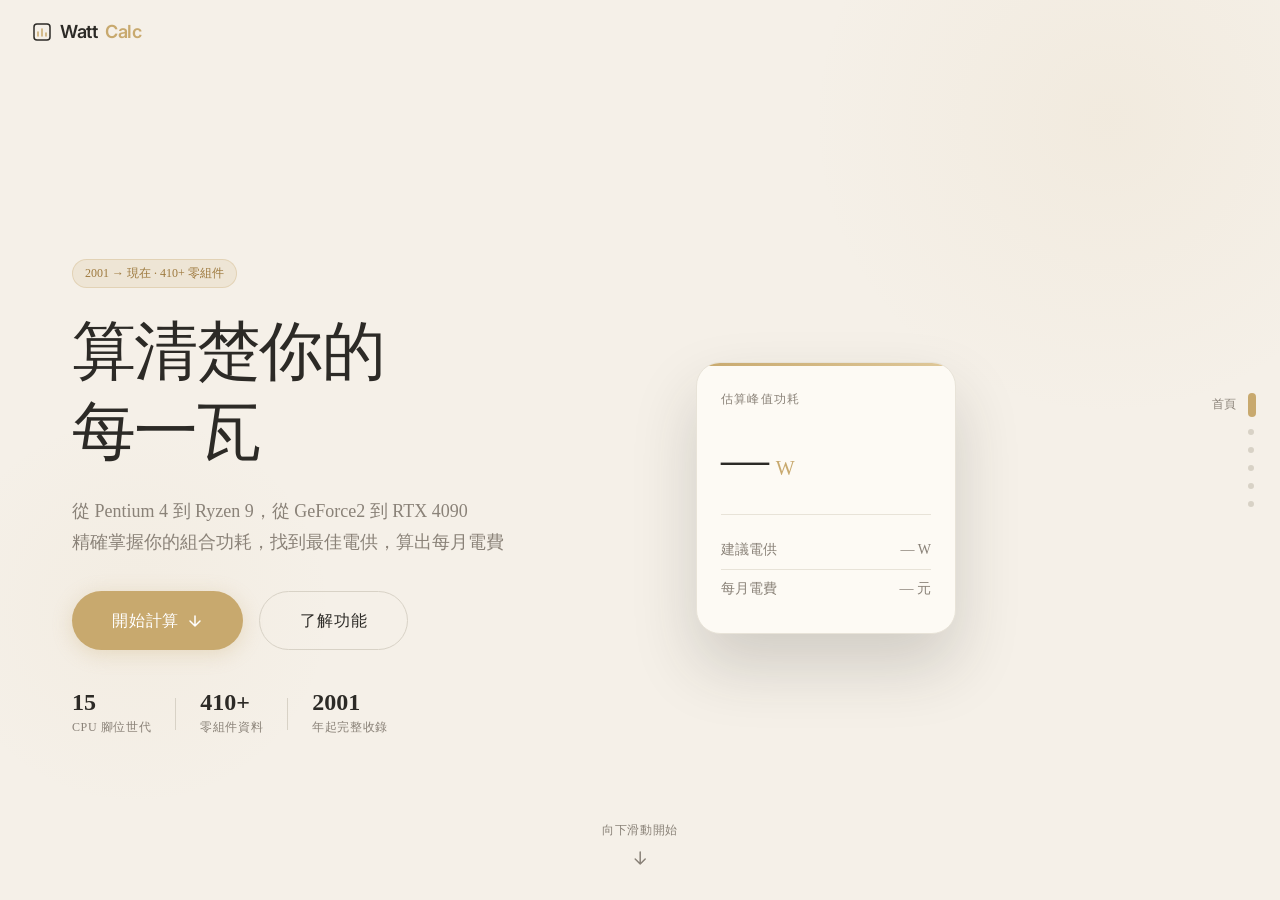
==== index.html @ 16871b76 "first build" ====
<!DOCTYPE html>
<html lang="zh-TW">
<head>
  <meta charset="UTF-8" />
  <meta name="viewport" content="width=device-width, initial-scale=1.0" />
  <title>WattCalc — 電腦功耗計算器</title>
  <meta name="description" content="精確計算你的電腦組合耗電量，涵蓋 2001 年至今所有主流 CPU / GPU，並估算每月電費。" />

  <!-- Google Fonts -->
  <link rel="preconnect" href="https://fonts.googleapis.com" />
  <link rel="preconnect" href="https://fonts.gstatic.com" crossorigin />
  <link href="https://fonts.googleapis.com/css2?family=Inter:wght@300;400;500;600;700&display=swap" rel="stylesheet" />

  <!-- CSS -->
  <link rel="stylesheet" href="css/reset.css" />
  <link rel="stylesheet" href="css/tokens.css" />
  <link rel="stylesheet" href="css/layout.css" />
  <link rel="stylesheet" href="css/components.css" />
  <link rel="stylesheet" href="css/animations.css" />
  <link rel="stylesheet" href="css/sections.css" />
</head>
<body>
  <!-- 進度條 -->
  <div id="progress-bar"></div>

  <!-- 固定 Header -->
  <header id="site-header">
    <div class="header-logo">
      <svg width="20" height="20" viewBox="0 0 20 20" fill="none" aria-hidden="true">
        <rect x="2" y="2" width="16" height="16" rx="3" stroke="currentColor" stroke-width="1.5"/>
        <path d="M6 14L6 10M10 14L10 7M14 14L14 11" stroke="var(--color-accent)" stroke-width="1.5" stroke-linecap="round"/>
      </svg>
      Watt<span>Calc</span>
    </div>
  </header>

  <!-- 側邊導航點 -->
  <nav id="step-nav" aria-label="頁面導航">
    <button class="step-dot active" data-target="section-hero"     data-label="首頁"     aria-label="回到首頁"></button>
    <button class="step-dot"        data-target="section-features" data-label="功能說明" aria-label="功能說明"></button>
    <button class="step-dot"        data-target="section-socket"   data-label="選擇世代" aria-label="選擇世代"></button>
    <button class="step-dot"        data-target="section-parts"    data-label="選擇零件" aria-label="選擇零件"></button>
    <button class="step-dot"        data-target="section-power"    data-label="電費設定" aria-label="電費設定"></button>
    <button class="step-dot"        data-target="section-result"   data-label="計算結果" aria-label="計算結果"></button>
  </nav>

  <!-- 即時瓦數計量器 -->
  <aside id="watt-meter" aria-live="polite" aria-atomic="true">
    <div class="watt-meter__label">目前總瓦數</div>
    <div class="watt-meter__value">
      <span id="watt-meter-value">0</span>
      <span class="watt-meter__unit">W</span>
    </div>
    <div class="watt-meter__divider"></div>
    <div class="watt-meter__sub">
      <span>建議 PSU</span>
      <span id="watt-meter-psu">—</span>
    </div>
  </aside>

  <!-- Toast 提示 -->
  <div id="toast" class="toast" role="status" aria-live="polite"></div>

  <!-- ══════════ 主容器 ══════════ -->
  <main id="snap-container">

    <!-- ── Section 1: Hero ── -->
    <section id="section-hero" class="snap-section" data-section="0">
      <div class="hero-bg-deco" aria-hidden="true"></div>
      <div class="container hero-container">
        <div class="hero-content">
          <div class="badge badge--accent anim-fade-in delay-100">2001 → 現在 · 410+ 零組件</div>
          <h1 class="hero-title">
            <span class="hero-title-line"><span>算清楚你的</span></span>
            <span class="hero-title-line"><span>每一瓦</span></span>
          </h1>
          <p class="hero-desc anim-fade-up delay-300">
            從 Pentium 4 到 Ryzen 9，從 GeForce2 到 RTX 4090<br>
            精確掌握你的組合功耗，找到最佳電供，算出每月電費
          </p>
          <div class="hero-actions anim-fade-up delay-400">
            <button class="btn btn--primary btn--lg" id="hero-cta">
              開始計算
              <svg width="16" height="16" viewBox="0 0 16 16" fill="none" aria-hidden="true">
                <path d="M8 3L8 13M8 13L13 8M8 13L3 8" stroke="currentColor" stroke-width="1.5" stroke-linecap="round" stroke-linejoin="round"/>
              </svg>
            </button>
            <button class="btn btn--ghost btn--lg" id="hero-learn">了解功能</button>
          </div>
          <div class="hero-stats anim-fade-up delay-500">
            <div class="hero-stat">
              <span class="hero-stat__num">15</span>
              <span class="hero-stat__label">CPU 腳位世代</span>
            </div>
            <div class="hero-stat__sep"></div>
            <div class="hero-stat">
              <span class="hero-stat__num">410+</span>
              <span class="hero-stat__label">零組件資料</span>
            </div>
            <div class="hero-stat__sep"></div>
            <div class="hero-stat">
              <span class="hero-stat__num">2001</span>
              <span class="hero-stat__label">年起完整收錄</span>
            </div>
          </div>
        </div>
        <div class="hero-visual anim-scale-in delay-200" aria-hidden="true">
          <div class="hero-card-preview">
            <div class="hero-card-preview__bar"></div>
            <div class="hero-card-preview__inner">
              <div class="hero-card-preview__label">估算峰值功耗</div>
              <div class="hero-card-preview__number">
                <span class="hero-card-preview__value">—</span>
                <span class="hero-card-preview__unit">W</span>
              </div>
              <div class="hero-card-preview__divider"></div>
              <div class="hero-card-preview__row">
                <span>建議電供</span><span>— W</span>
              </div>
              <div class="hero-card-preview__row">
                <span>每月電費</span><span>— 元</span>
              </div>
            </div>
          </div>
        </div>
      </div>
      <div class="hero-scroll-hint anim-fade-in delay-600">
        <span>向下滑動開始</span>
        <svg width="20" height="20" viewBox="0 0 20 20" fill="none" aria-hidden="true">
          <path d="M10 4L10 16M10 16L15 11M10 16L5 11" stroke="currentColor" stroke-width="1.5" stroke-linecap="round" stroke-linejoin="round"/>
        </svg>
      </div>
    </section>

    <!-- ── Section 2: 功能說明 ── -->
    <section id="section-features" class="snap-section" data-section="1">
      <div class="container features-container">
        <div class="section-header anim-fade-up">
          <p class="section-eyebrow">為什麼選 WattCalc</p>
          <h2 class="section-title">三步完成精確計算</h2>
        </div>
        <div class="features-grid card-stagger">
          <div class="feature-card card">
            <div class="feature-card__icon">
              <svg width="28" height="28" viewBox="0 0 28 28" fill="none" aria-hidden="true">
                <rect x="3" y="3" width="22" height="22" rx="4" stroke="var(--color-accent)" stroke-width="1.5"/>
                <path d="M9 14H19M14 9V19" stroke="var(--color-accent)" stroke-width="1.5" stroke-linecap="round"/>
              </svg>
            </div>
            <h3 class="feature-card__title">選擇你的腳位世代</h3>
            <p class="feature-card__desc">從 2001 年的 Socket 423 到現代 AM5 / LGA1700，涵蓋 15 個主流腳位世代，快速篩選你的 CPU 平台。</p>
          </div>
          <div class="feature-card card">
            <div class="feature-card__icon">
              <svg width="28" height="28" viewBox="0 0 28 28" fill="none" aria-hidden="true">
                <path d="M6 22V6M14 22V12M22 22V17" stroke="var(--color-accent)" stroke-width="1.5" stroke-linecap="round"/>
              </svg>
            </div>
            <h3 class="feature-card__title">勾選零組件</h3>
            <p class="feature-card__desc">CPU、GPU、RAM、儲存裝置、散熱器，即時計算峰值瓦數。410+ 筆真實 TDP 數據，準確不猜測。</p>
          </div>
          <div class="feature-card card">
            <div class="feature-card__icon">
              <svg width="28" height="28" viewBox="0 0 28 28" fill="none" aria-hidden="true">
                <circle cx="14" cy="14" r="10" stroke="var(--color-accent)" stroke-width="1.5"/>
                <path d="M14 9V14L17 17" stroke="var(--color-accent)" stroke-width="1.5" stroke-linecap="round" stroke-linejoin="round"/>
              </svg>
            </div>
            <h3 class="feature-card__title">查看結果與電費</h3>
            <p class="feature-card__desc">建議 PSU 瓦數、月費年費試算（台灣電價預設 3.5 元/度），還能一鍵分享你的配置結果。</p>
          </div>
        </div>
        <div class="features-cta anim-fade-up">
          <button class="btn btn--primary" id="features-cta">立即試算</button>
        </div>
      </div>
    </section>

    <!-- ── Section 3: 腳位選擇 ── -->
    <section id="section-socket" class="snap-section" data-section="2">
      <div class="container socket-container">
        <div class="section-header anim-fade-up">
          <p class="section-eyebrow">步驟 1 / 3</p>
          <h2 class="section-title">選擇你的 CPU 腳位世代</h2>
          <p class="section-desc">選擇你主機板支援的 CPU 腳位，系統將篩選對應的處理器型號</p>
        </div>
        <div id="socket-grid" class="socket-grid card-stagger">
          <!-- 由 JS 動態渲染 -->
        </div>
      </div>
    </section>

    <!-- ── Section 4: 零件選擇 ── -->
    <section id="section-parts" class="snap-section" data-section="3">
      <div class="container parts-container">
        <div class="parts-header">
          <div class="section-header anim-fade-up">
            <p class="section-eyebrow">步驟 2 / 3</p>
            <h2 class="section-title">選擇你的零組件</h2>
          </div>
          <div class="search-bar anim-fade-up delay-100">
            <span class="search-bar__icon" aria-hidden="true">
              <svg width="16" height="16" viewBox="0 0 16 16" fill="none">
                <circle cx="7" cy="7" r="5" stroke="currentColor" stroke-width="1.5"/>
                <path d="M11 11L14 14" stroke="currentColor" stroke-width="1.5" stroke-linecap="round"/>
              </svg>
            </span>
            <input type="search" id="parts-search" class="form-input" placeholder="搜尋零件名稱…" autocomplete="off" />
          </div>
        </div>
        <div class="category-tabs anim-fade-in delay-200" id="category-tabs" role="tablist">
          <!-- 由 JS 動態渲染 -->
        </div>
        <div id="parts-list" class="parts-list" role="tabpanel">
          <!-- 由 JS 動態渲染 -->
        </div>
        <div class="parts-footer anim-fade-up">
          <button class="btn btn--ghost" id="parts-back">
            <svg width="16" height="16" viewBox="0 0 16 16" fill="none" aria-hidden="true">
              <path d="M10 3L5 8L10 13" stroke="currentColor" stroke-width="1.5" stroke-linecap="round" stroke-linejoin="round"/>
            </svg>
            重新選擇世代
          </button>
          <button class="btn btn--primary" id="parts-next" disabled>
            下一步：電費設定
            <svg width="16" height="16" viewBox="0 0 16 16" fill="none" aria-hidden="true">
              <path d="M6 3L11 8L6 13" stroke="currentColor" stroke-width="1.5" stroke-linecap="round" stroke-linejoin="round"/>
            </svg>
          </button>
        </div>
      </div>
    </section>

    <!-- ── Section 5: 電費設定 ── -->
    <section id="section-power" class="snap-section" data-section="4">
      <div class="container power-container">
        <div class="section-header anim-fade-up">
          <p class="section-eyebrow">步驟 3 / 3</p>
          <h2 class="section-title">電費設定</h2>
          <p class="section-desc">輸入你的用電環境，計算每月及每年的電費估算</p>
        </div>
        <div class="power-form">
          <div class="power-form__fields">
            <div class="form-group anim-fade-up delay-100">
              <label class="form-label" for="price-per-kwh">
                每度電費
                <span>（台灣平均約 3.5 元）</span>
              </label>
              <div class="form-input-group">
                <input type="number" id="price-per-kwh" class="form-input" value="3.5" min="0.1" max="50" step="0.1" />
                <span class="form-input-group__suffix">元 / 度</span>
              </div>
            </div>
            <div class="form-group anim-fade-up delay-200">
              <label class="form-label" for="hours-per-day">
                每日使用時數
                <span>（小時）</span>
              </label>
              <div class="form-input-group">
                <input type="number" id="hours-per-day" class="form-input" value="8" min="1" max="24" step="0.5" />
                <span class="form-input-group__suffix">小時 / 天</span>
              </div>
            </div>
          </div>
          <div class="power-preview anim-scale-in delay-300">
            <div class="power-preview__card">
              <div class="power-preview__label">電費試算預覽</div>
              <div class="power-preview__watt">
                <span id="preview-watt">0</span> W 峰值
              </div>
              <div class="power-preview__grid">
                <div class="power-preview__item">
                  <span class="power-preview__item-label">每月</span>
                  <span class="power-preview__item-value" id="preview-monthly">— 元</span>
                </div>
                <div class="power-preview__item">
                  <span class="power-preview__item-label">每年</span>
                  <span class="power-preview__item-value" id="preview-yearly">— 元</span>
                </div>
              </div>
              <div class="power-preview__note">
                ＊以峰值功耗估算，實際用電依使用情境而異
              </div>
            </div>
          </div>
        </div>
        <div class="power-footer anim-fade-up delay-400">
          <button class="btn btn--ghost" id="power-back">
            <svg width="16" height="16" viewBox="0 0 16 16" fill="none" aria-hidden="true">
              <path d="M10 3L5 8L10 13" stroke="currentColor" stroke-width="1.5" stroke-linecap="round" stroke-linejoin="round"/>
            </svg>
            回到零件選擇
          </button>
          <button class="btn btn--primary btn--lg" id="power-next">
            查看計算結果
            <svg width="16" height="16" viewBox="0 0 16 16" fill="none" aria-hidden="true">
              <path d="M6 3L11 8L6 13" stroke="currentColor" stroke-width="1.5" stroke-linecap="round" stroke-linejoin="round"/>
            </svg>
          </button>
        </div>
      </div>
    </section>

    <!-- ── Section 6: 結果 ── -->
    <section id="section-result" class="snap-section" data-section="5">
      <div class="container result-container">
        <div class="section-header anim-fade-up">
          <p class="section-eyebrow">計算結果</p>
          <h2 class="section-title" id="result-title">你的組合功耗分析</h2>
        </div>
        <div class="result-layout">
          <div class="result-main">
            <div id="result-hero-card" class="result-hero anim-scale-in">
              <div class="result-hero__label">峰值功耗（估算）</div>
              <div class="result-hero__number">
                <span id="result-total-watt">—</span>
              </div>
              <div class="result-hero__unit">瓦特 (W)</div>
              <div class="result-hero__note" id="result-psu-note">建議電供：— W</div>
            </div>
            <div id="result-stats" class="result-grid anim-fade-up delay-200">
              <!-- 由 JS 動態渲染 -->
            </div>
          </div>
          <div class="result-side">
            <div class="result-side__header">
              <h3 class="result-side__title">零件明細</h3>
              <span id="result-parts-count" class="badge badge--accent">0 件</span>
            </div>
            <div id="result-breakdown" class="parts-breakdown">
              <!-- 由 JS 動態渲染 -->
            </div>
          </div>
        </div>
        <div class="result-actions anim-fade-up delay-400">
          <button class="btn btn--primary" id="result-share">
            <svg width="16" height="16" viewBox="0 0 16 16" fill="none" aria-hidden="true">
              <path d="M10 2L14 6L10 10" stroke="currentColor" stroke-width="1.5" stroke-linecap="round" stroke-linejoin="round"/>
              <path d="M2 10V12C2 13.1 2.9 14 4 14H12C13.1 14 14 13.1 14 12V10" stroke="currentColor" stroke-width="1.5" stroke-linecap="round"/>
              <path d="M14 6H5C3.3 6 2 7.3 2 9V10" stroke="currentColor" stroke-width="1.5" stroke-linecap="round"/>
            </svg>
            分享此配置
          </button>
          <button class="btn btn--ghost" id="result-restart">
            重新計算
          </button>
        </div>
      </div>
    </section>

  </main><!-- /snap-container -->

  <!-- JS 模組 -->
  <script src="js/data.js"></script>
  <script src="js/state.js"></script>
  <script src="js/calculator.js"></script>
  <script src="js/share.js"></script>
  <script src="js/ui.js"></script>
  <script src="js/main.js"></script>
</body>
</html>
---- css/tokens.css ----
:root {
  /* ── 色彩 ── */
  --color-bg:            #F5F0E8;
  --color-surface:       #FDFAF4;
  --color-surface-2:     #EDE8DC;
  --color-surface-3:     #E3DDD2;
  --color-border:        #D8D2C6;
  --color-border-light:  #E8E3D8;

  --color-accent:        #C8A96E;
  --color-accent-dark:   #9E7A3F;
  --color-accent-light:  #DFC89A;
  --color-accent-muted:  rgba(200, 169, 110, 0.15);

  --color-text:          #2C2A26;
  --color-text-muted:    #8A8278;
  --color-text-light:    #B0A898;

  --color-success:       #6B9E6B;
  --color-warning:       #D4A24E;
  --color-danger:        #C46A5A;

  /* ── 陰影 ── */
  --shadow-xs:  0 1px 3px  rgba(44, 42, 38, 0.06);
  --shadow-sm:  0 2px 8px  rgba(44, 42, 38, 0.08);
  --shadow-md:  0 6px 24px rgba(44, 42, 38, 0.10);
  --shadow-lg:  0 16px 48px rgba(44, 42, 38, 0.14);
  --shadow-xl:  0 32px 64px rgba(44, 42, 38, 0.18);
  --shadow-accent: 0 4px 20px rgba(200, 169, 110, 0.30);

  /* ── 間距 ── */
  --space-1:   0.25rem;   /*  4px */
  --space-2:   0.5rem;    /*  8px */
  --space-3:   0.75rem;   /* 12px */
  --space-4:   1rem;      /* 16px */
  --space-5:   1.25rem;   /* 20px */
  --space-6:   1.5rem;    /* 24px */
  --space-8:   2rem;      /* 32px */
  --space-10:  2.5rem;    /* 40px */
  --space-12:  3rem;      /* 48px */
  --space-16:  4rem;      /* 64px */
  --space-20:  5rem;      /* 80px */
  --space-24:  6rem;      /* 96px */

  /* ── 字型 ── */
  --font-sans:   'Inter', -apple-system, 'Segoe UI', system-ui, sans-serif;
  --font-mono:   'JetBrains Mono', 'Fira Code', 'Consolas', monospace;

  --text-xs:    0.75rem;    /* 12px */
  --text-sm:    0.875rem;   /* 14px */
  --text-base:  1rem;       /* 16px */
  --text-lg:    1.125rem;   /* 18px */
  --text-xl:    1.25rem;    /* 20px */
  --text-2xl:   1.5rem;     /* 24px */
  --text-3xl:   1.875rem;   /* 30px */
  --text-4xl:   2.25rem;    /* 36px */
  --text-5xl:   3rem;       /* 48px */
  --text-6xl:   3.75rem;    /* 60px */
  --text-7xl:   4.5rem;     /* 72px */

  --weight-light:   300;
  --weight-normal:  400;
  --weight-medium:  500;
  --weight-semi:    600;
  --weight-bold:    700;

  --leading-tight:  1.25;
  --leading-snug:   1.375;
  --leading-normal: 1.6;
  --leading-relaxed: 1.75;

  --tracking-tight:  -0.025em;
  --tracking-normal:  0;
  --tracking-wide:    0.05em;
  --tracking-wider:   0.1em;

  /* ── 圓角 ── */
  --radius-sm:   4px;
  --radius-md:   8px;
  --radius-lg:   12px;
  --radius-xl:   16px;
  --radius-2xl:  24px;
  --radius-full: 9999px;

  /* ── 動畫 ── */
  --ease-out:     cubic-bezier(0.0, 0, 0.2, 1);
  --ease-in:      cubic-bezier(0.4, 0, 1, 1);
  --ease-in-out:  cubic-bezier(0.4, 0, 0.2, 1);
  --ease-spring:  cubic-bezier(0.34, 1.56, 0.64, 1);

  --duration-fast:   150ms;
  --duration-normal: 300ms;
  --duration-slow:   500ms;

  /* ── 版面 ── */
  --max-width:       1200px;
  --content-width:   760px;
  --sidebar-width:   280px;
  --header-height:   64px;
  --z-base:          0;
  --z-sticky:        100;
  --z-overlay:       200;
  --z-modal:         300;
  --z-toast:         400;
}
---- css/layout.css ----
/* ══════════════════════════════════════════
   LAYOUT — 全屏滑動容器
══════════════════════════════════════════ */

html, body {
  height: 100%;
  overflow: hidden;
}

/* 主滾動容器 */
#snap-container {
  height: 100vh;
  overflow-y: scroll;
  scroll-snap-type: y mandatory;
  scroll-behavior: smooth;
  -webkit-overflow-scrolling: touch;
}

/* 每個全屏 section */
.snap-section {
  height: 100vh;
  width: 100%;
  scroll-snap-align: start;
  scroll-snap-stop: always;
  position: relative;
  display: flex;
  flex-direction: column;
  overflow: hidden;
}

/* 內容寬度限制容器 */
.container {
  width: 100%;
  max-width: var(--max-width);
  margin: 0 auto;
  padding: 0 var(--space-8);
}

.container--narrow {
  max-width: var(--content-width);
}

/* ── Section 背景色 ── */
#section-hero     { background: var(--color-bg); }
#section-features { background: var(--color-surface); }
#section-socket   { background: var(--color-bg); }
#section-parts    { background: var(--color-surface); }
#section-power    { background: var(--color-bg); }
#section-result   { background: var(--color-surface); }

/* ── 頂部進度條 ── */
#progress-bar {
  position: fixed;
  top: 0;
  left: 0;
  height: 2px;
  width: 0%;
  background: linear-gradient(90deg, var(--color-accent), var(--color-accent-light));
  z-index: var(--z-toast);
  transition: width var(--duration-normal) var(--ease-out);
  pointer-events: none;
}

/* ── 固定 Header ── */
#site-header {
  position: fixed;
  top: 0;
  left: 0;
  right: 0;
  height: var(--header-height);
  display: flex;
  align-items: center;
  padding: 0 var(--space-8);
  z-index: var(--z-sticky);
  transition: background var(--duration-normal) var(--ease-out),
              box-shadow var(--duration-normal) var(--ease-out);
}

#site-header.scrolled {
  background: rgba(253, 250, 244, 0.92);
  backdrop-filter: blur(12px);
  -webkit-backdrop-filter: blur(12px);
  box-shadow: var(--shadow-sm);
}

.header-logo {
  font-family: var(--font-sans);
  font-size: var(--text-lg);
  font-weight: var(--weight-semi);
  letter-spacing: var(--tracking-tight);
  color: var(--color-text);
  display: flex;
  align-items: center;
  gap: var(--space-2);
}

.header-logo span {
  color: var(--color-accent);
}

/* ── 步驟導航點 ── */
#step-nav {
  position: fixed;
  right: var(--space-6);
  top: 50%;
  transform: translateY(-50%);
  display: flex;
  flex-direction: column;
  gap: var(--space-3);
  z-index: var(--z-sticky);
}

.step-dot {
  width: 6px;
  height: 6px;
  border-radius: var(--radius-full);
  background: var(--color-border);
  cursor: pointer;
  transition: all var(--duration-normal) var(--ease-spring);
  position: relative;
}

.step-dot::before {
  content: attr(data-label);
  position: absolute;
  right: calc(100% + var(--space-3));
  top: 50%;
  transform: translateY(-50%);
  font-size: var(--text-xs);
  color: var(--color-text-muted);
  white-space: nowrap;
  opacity: 0;
  transition: opacity var(--duration-fast) var(--ease-out);
  pointer-events: none;
}

.step-dot:hover::before,
.step-dot.active::before {
  opacity: 1;
}

.step-dot.active {
  width: 8px;
  height: 24px;
  background: var(--color-accent);
  border-radius: var(--radius-full);
}

.step-dot:hover:not(.active) {
  background: var(--color-accent-light);
  transform: scale(1.3);
}

/* ── 即時瓦數計量器（浮動） ── */
#watt-meter {
  position: fixed;
  right: var(--space-8);
  bottom: var(--space-8);
  width: 200px;
  background: var(--color-surface);
  border: 1px solid var(--color-border);
  border-radius: var(--radius-xl);
  padding: var(--space-5) var(--space-6);
  box-shadow: var(--shadow-lg);
  z-index: var(--z-overlay);
  opacity: 0;
  transform: translateY(20px) scale(0.96);
  transition: opacity var(--duration-normal) var(--ease-out),
              transform var(--duration-normal) var(--ease-spring);
  pointer-events: none;
}

#watt-meter.visible {
  opacity: 1;
  transform: translateY(0) scale(1);
  pointer-events: auto;
}

.watt-meter__label {
  font-size: var(--text-xs);
  color: var(--color-text-muted);
  letter-spacing: var(--tracking-wider);
  text-transform: uppercase;
  margin-bottom: var(--space-1);
}

.watt-meter__value {
  font-size: var(--text-3xl);
  font-weight: var(--weight-light);
  color: var(--color-text);
  letter-spacing: var(--tracking-tight);
  font-variant-numeric: tabular-nums;
  line-height: 1;
  display: flex;
  align-items: baseline;
  gap: var(--space-1);
}

.watt-meter__unit {
  font-size: var(--text-base);
  color: var(--color-text-muted);
}

.watt-meter__divider {
  height: 1px;
  background: var(--color-border-light);
  margin: var(--space-3) 0;
}

.watt-meter__sub {
  font-size: var(--text-xs);
  color: var(--color-text-muted);
  display: flex;
  justify-content: space-between;
}

/* ── 網格工具 ── */
.grid {
  display: grid;
  gap: var(--space-6);
}

.grid--2 { grid-template-columns: repeat(2, 1fr); }
.grid--3 { grid-template-columns: repeat(3, 1fr); }
.grid--4 { grid-template-columns: repeat(4, 1fr); }

.flex { display: flex; }
.flex--center { align-items: center; justify-content: center; }
.flex--between { align-items: center; justify-content: space-between; }
.flex--gap-2 { gap: var(--space-2); }
.flex--gap-4 { gap: var(--space-4); }

/* 捲動條美化 */
#snap-container::-webkit-scrollbar {
  width: 4px;
}
#snap-container::-webkit-scrollbar-track {
  background: transparent;
}
#snap-container::-webkit-scrollbar-thumb {
  background: var(--color-border);
  border-radius: var(--radius-full);
}
#snap-container::-webkit-scrollbar-thumb:hover {
  background: var(--color-text-light);
}
---- css/components.css ----
/* ══════════════════════════════════════════
   COMPONENTS — UI 元件庫
══════════════════════════════════════════ */

/* ────── 按鈕 ────── */
.btn {
  display: inline-flex;
  align-items: center;
  justify-content: center;
  gap: var(--space-2);
  padding: var(--space-3) var(--space-6);
  border-radius: var(--radius-full);
  font-size: var(--text-sm);
  font-weight: var(--weight-medium);
  letter-spacing: var(--tracking-wide);
  cursor: pointer;
  transition: all var(--duration-normal) var(--ease-spring);
  white-space: nowrap;
  user-select: none;
  -webkit-user-select: none;
}

.btn--primary {
  background: var(--color-accent);
  color: #fff;
  box-shadow: var(--shadow-accent);
}
.btn--primary:hover {
  background: var(--color-accent-dark);
  transform: translateY(-2px);
  box-shadow: 0 8px 28px rgba(200, 169, 110, 0.40);
}
.btn--primary:active {
  transform: translateY(0);
  box-shadow: var(--shadow-accent);
}

.btn--ghost {
  background: transparent;
  color: var(--color-text);
  border: 1px solid var(--color-border);
}
.btn--ghost:hover {
  border-color: var(--color-accent);
  color: var(--color-accent);
  transform: translateY(-2px);
  box-shadow: var(--shadow-sm);
}
.btn--ghost:active {
  transform: translateY(0);
}

.btn--text {
  background: transparent;
  color: var(--color-accent);
  padding: var(--space-2) var(--space-3);
  border-radius: var(--radius-md);
}
.btn--text:hover {
  background: var(--color-accent-muted);
}

.btn:disabled,
.btn[disabled] {
  opacity: 0.4;
  pointer-events: none;
}

.btn--lg {
  padding: var(--space-4) var(--space-10);
  font-size: var(--text-base);
}

.btn--sm {
  padding: var(--space-2) var(--space-4);
  font-size: var(--text-xs);
}

/* ────── 卡片 ────── */
.card {
  background: var(--color-surface);
  border: 1px solid var(--color-border-light);
  border-radius: var(--radius-xl);
  padding: var(--space-6);
  box-shadow: var(--shadow-sm);
  transition: all var(--duration-normal) var(--ease-out);
}

.card:hover {
  box-shadow: var(--shadow-md);
  transform: translateY(-2px);
  border-color: var(--color-border);
}

.card--flat {
  box-shadow: none;
  border-color: var(--color-border-light);
}

.card--raised {
  box-shadow: var(--shadow-md);
}

/* ────── 腳位選擇卡片 ────── */
.socket-card {
  background: var(--color-surface);
  border: 1.5px solid var(--color-border-light);
  border-radius: var(--radius-xl);
  padding: var(--space-6) var(--space-5);
  cursor: pointer;
  transition: all var(--duration-normal) var(--ease-spring);
  display: flex;
  flex-direction: column;
  gap: var(--space-3);
  position: relative;
  overflow: hidden;
  box-shadow: var(--shadow-xs);
}

.socket-card::before {
  content: '';
  position: absolute;
  top: 0;
  left: 0;
  right: 0;
  height: 2px;
  background: linear-gradient(90deg, var(--color-accent), var(--color-accent-light));
  opacity: 0;
  transition: opacity var(--duration-normal) var(--ease-out);
}

.socket-card:hover {
  border-color: var(--color-accent-light);
  box-shadow: var(--shadow-md);
  transform: translateY(-3px);
}

.socket-card:hover::before {
  opacity: 1;
}

.socket-card.selected {
  border-color: var(--color-accent);
  background: var(--color-surface);
  box-shadow: var(--shadow-accent), var(--shadow-md);
}

.socket-card.selected::before {
  opacity: 1;
}

.socket-card__era {
  font-size: var(--text-xs);
  color: var(--color-text-muted);
  letter-spacing: var(--tracking-wider);
  text-transform: uppercase;
}

.socket-card__name {
  font-size: var(--text-lg);
  font-weight: var(--weight-semi);
  color: var(--color-text);
  letter-spacing: var(--tracking-tight);
}

.socket-card__brand {
  display: inline-flex;
  align-items: center;
  gap: var(--space-1);
  padding: var(--space-1) var(--space-3);
  border-radius: var(--radius-full);
  font-size: var(--text-xs);
  font-weight: var(--weight-medium);
}

.socket-card__brand--intel {
  background: rgba(0, 113, 197, 0.10);
  color: #0071C5;
}

.socket-card__brand--amd {
  background: rgba(237, 28, 36, 0.10);
  color: #ED1C24;
}

.socket-card__years {
  font-size: var(--text-sm);
  color: var(--color-text-muted);
  margin-top: auto;
}

/* ────── 零件選擇卡片 ────── */
.part-card {
  background: var(--color-surface);
  border: 1.5px solid var(--color-border-light);
  border-radius: var(--radius-lg);
  padding: var(--space-4) var(--space-5);
  cursor: pointer;
  transition: all var(--duration-normal) var(--ease-spring);
  display: flex;
  align-items: center;
  gap: var(--space-4);
  position: relative;
  box-shadow: var(--shadow-xs);
}

.part-card:hover {
  border-color: var(--color-accent-light);
  box-shadow: var(--shadow-sm);
  transform: translateY(-1px);
}

.part-card.selected {
  border-color: var(--color-accent);
  background: linear-gradient(135deg, var(--color-surface) 0%, rgba(200, 169, 110, 0.05) 100%);
  box-shadow: 0 0 0 1px var(--color-accent), var(--shadow-sm);
}

.part-card__check {
  width: 20px;
  height: 20px;
  border: 1.5px solid var(--color-border);
  border-radius: var(--radius-sm);
  display: flex;
  align-items: center;
  justify-content: center;
  flex-shrink: 0;
  transition: all var(--duration-fast) var(--ease-out);
}

.part-card.selected .part-card__check {
  background: var(--color-accent);
  border-color: var(--color-accent);
}

.part-card__check-icon {
  opacity: 0;
  transform: scale(0.5);
  transition: all var(--duration-fast) var(--ease-spring);
  color: #fff;
  font-size: 11px;
}

.part-card.selected .part-card__check-icon {
  opacity: 1;
  transform: scale(1);
}

.part-card__info {
  flex: 1;
  min-width: 0;
}

.part-card__name {
  font-size: var(--text-sm);
  font-weight: var(--weight-medium);
  color: var(--color-text);
  line-height: var(--leading-snug);
  white-space: nowrap;
  overflow: hidden;
  text-overflow: ellipsis;
}

.part-card__tdp {
  font-size: var(--text-xs);
  color: var(--color-text-muted);
  margin-top: var(--space-1);
}

.part-card__watt {
  font-size: var(--text-sm);
  font-weight: var(--weight-semi);
  color: var(--color-accent-dark);
  white-space: nowrap;
  font-variant-numeric: tabular-nums;
}

/* ────── 類別 Tab ────── */
.category-tabs {
  display: flex;
  gap: var(--space-2);
  overflow-x: auto;
  padding-bottom: var(--space-2);
  scrollbar-width: none;
  -ms-overflow-style: none;
}

.category-tabs::-webkit-scrollbar {
  display: none;
}

.category-tab {
  padding: var(--space-2) var(--space-5);
  border-radius: var(--radius-full);
  font-size: var(--text-sm);
  font-weight: var(--weight-medium);
  color: var(--color-text-muted);
  background: var(--color-surface-2);
  border: 1px solid transparent;
  cursor: pointer;
  white-space: nowrap;
  transition: all var(--duration-fast) var(--ease-out);
  flex-shrink: 0;
}

.category-tab:hover {
  color: var(--color-text);
  background: var(--color-surface-3);
}

.category-tab.active {
  color: var(--color-accent-dark);
  background: var(--color-surface);
  border-color: var(--color-accent);
  box-shadow: var(--shadow-xs);
}

/* ────── 電費輸入表單 ────── */
.form-group {
  display: flex;
  flex-direction: column;
  gap: var(--space-2);
}

.form-label {
  font-size: var(--text-sm);
  font-weight: var(--weight-medium);
  color: var(--color-text);
  letter-spacing: var(--tracking-wide);
}

.form-label span {
  font-weight: var(--weight-normal);
  color: var(--color-text-muted);
  margin-left: var(--space-2);
}

.form-input {
  width: 100%;
  padding: var(--space-3) var(--space-4);
  background: var(--color-surface);
  border: 1.5px solid var(--color-border);
  border-radius: var(--radius-lg);
  font-size: var(--text-base);
  color: var(--color-text);
  font-variant-numeric: tabular-nums;
  transition: border-color var(--duration-fast) var(--ease-out),
              box-shadow var(--duration-fast) var(--ease-out);
}

.form-input:focus {
  border-color: var(--color-accent);
  box-shadow: 0 0 0 3px var(--color-accent-muted);
}

.form-input::placeholder {
  color: var(--color-text-light);
}

.form-input-group {
  position: relative;
  display: flex;
  align-items: center;
}

.form-input-group .form-input {
  padding-right: var(--space-12);
}

.form-input-group__suffix {
  position: absolute;
  right: var(--space-4);
  font-size: var(--text-sm);
  color: var(--color-text-muted);
  pointer-events: none;
}

/* ────── 結果卡片 ────── */
.result-hero {
  display: flex;
  align-items: center;
  justify-content: center;
  flex-direction: column;
  gap: var(--space-2);
  padding: var(--space-10) var(--space-8);
  background: linear-gradient(135deg, var(--color-surface) 0%, var(--color-surface-2) 100%);
  border-radius: var(--radius-2xl);
  border: 1px solid var(--color-border-light);
  position: relative;
  overflow: hidden;
}

.result-hero::after {
  content: '';
  position: absolute;
  top: 0;
  left: 0;
  right: 0;
  height: 3px;
  background: linear-gradient(90deg, var(--color-accent), var(--color-accent-light), var(--color-accent));
}

.result-hero__label {
  font-size: var(--text-xs);
  letter-spacing: var(--tracking-wider);
  text-transform: uppercase;
  color: var(--color-text-muted);
}

.result-hero__number {
  font-size: var(--text-7xl);
  font-weight: var(--weight-light);
  letter-spacing: var(--tracking-tight);
  color: var(--color-text);
  font-variant-numeric: tabular-nums;
  line-height: 1;
}

.result-hero__unit {
  font-size: var(--text-2xl);
  color: var(--color-accent);
  font-weight: var(--weight-light);
}

.result-hero__note {
  font-size: var(--text-sm);
  color: var(--color-text-muted);
  margin-top: var(--space-2);
}

/* 結果明細 */
.result-grid {
  display: grid;
  grid-template-columns: repeat(3, 1fr);
  gap: var(--space-4);
}

.result-stat {
  background: var(--color-surface);
  border: 1px solid var(--color-border-light);
  border-radius: var(--radius-lg);
  padding: var(--space-5);
  box-shadow: var(--shadow-xs);
}

.result-stat__label {
  font-size: var(--text-xs);
  color: var(--color-text-muted);
  letter-spacing: var(--tracking-wide);
  text-transform: uppercase;
  margin-bottom: var(--space-2);
}

.result-stat__value {
  font-size: var(--text-2xl);
  font-weight: var(--weight-light);
  color: var(--color-text);
  font-variant-numeric: tabular-nums;
  line-height: 1;
}

.result-stat__unit {
  font-size: var(--text-sm);
  color: var(--color-text-muted);
  margin-left: var(--space-1);
}

/* 零件明細列表 */
.parts-breakdown {
  display: flex;
  flex-direction: column;
  gap: var(--space-2);
}

.parts-breakdown__item {
  display: flex;
  align-items: center;
  justify-content: space-between;
  padding: var(--space-3) var(--space-4);
  background: var(--color-surface);
  border-radius: var(--radius-md);
  border: 1px solid var(--color-border-light);
  font-size: var(--text-sm);
}

.parts-breakdown__name {
  color: var(--color-text);
  flex: 1;
  min-width: 0;
  white-space: nowrap;
  overflow: hidden;
  text-overflow: ellipsis;
}

.parts-breakdown__watt {
  font-weight: var(--weight-medium);
  color: var(--color-accent-dark);
  font-variant-numeric: tabular-nums;
  margin-left: var(--space-4);
}

/* ────── 徽章 ────── */
.badge {
  display: inline-flex;
  align-items: center;
  padding: var(--space-1) var(--space-3);
  border-radius: var(--radius-full);
  font-size: var(--text-xs);
  font-weight: var(--weight-medium);
}

.badge--accent {
  background: var(--color-accent-muted);
  color: var(--color-accent-dark);
  border: 1px solid rgba(200, 169, 110, 0.30);
}

.badge--success {
  background: rgba(107, 158, 107, 0.12);
  color: var(--color-success);
}

.badge--warning {
  background: rgba(212, 162, 78, 0.12);
  color: var(--color-warning);
}

/* ────── 分隔線 ────── */
.divider {
  height: 1px;
  background: var(--color-border-light);
}

/* ────── 搜尋欄 ────── */
.search-bar {
  position: relative;
  display: flex;
  align-items: center;
}

.search-bar__icon {
  position: absolute;
  left: var(--space-4);
  color: var(--color-text-muted);
  pointer-events: none;
  font-size: var(--text-base);
}

.search-bar .form-input {
  padding-left: var(--space-10);
}

/* ────── Toast 提示 ────── */
.toast {
  position: fixed;
  bottom: var(--space-6);
  left: 50%;
  transform: translateX(-50%) translateY(20px);
  background: var(--color-text);
  color: var(--color-surface);
  padding: var(--space-3) var(--space-6);
  border-radius: var(--radius-full);
  font-size: var(--text-sm);
  font-weight: var(--weight-medium);
  box-shadow: var(--shadow-lg);
  z-index: var(--z-toast);
  opacity: 0;
  transition: all var(--duration-normal) var(--ease-spring);
  pointer-events: none;
  white-space: nowrap;
}

.toast.show {
  opacity: 1;
  transform: translateX(-50%) translateY(0);
}

/* ────── 空狀態 ────── */
.empty-state {
  display: flex;
  flex-direction: column;
  align-items: center;
  justify-content: center;
  gap: var(--space-3);
  padding: var(--space-12);
  color: var(--color-text-muted);
  text-align: center;
}

.empty-state__icon {
  font-size: 2rem;
  opacity: 0.4;
}

.empty-state__text {
  font-size: var(--text-sm);
}
---- css/animations.css ----
/* ══════════════════════════════════════════
   ANIMATIONS — 動畫與過渡效果
══════════════════════════════════════════ */

/* ────── Keyframes ────── */

@keyframes fadeUp {
  from {
    opacity: 0;
    transform: translateY(24px);
  }
  to {
    opacity: 1;
    transform: translateY(0);
  }
}

@keyframes fadeIn {
  from { opacity: 0; }
  to   { opacity: 1; }
}

@keyframes fadeDown {
  from {
    opacity: 0;
    transform: translateY(-16px);
  }
  to {
    opacity: 1;
    transform: translateY(0);
  }
}

@keyframes scaleIn {
  from {
    opacity: 0;
    transform: scale(0.92);
  }
  to {
    opacity: 1;
    transform: scale(1);
  }
}

@keyframes slideInRight {
  from {
    opacity: 0;
    transform: translateX(32px);
  }
  to {
    opacity: 1;
    transform: translateX(0);
  }
}

@keyframes slideInLeft {
  from {
    opacity: 0;
    transform: translateX(-32px);
  }
  to {
    opacity: 1;
    transform: translateX(0);
  }
}

@keyframes pulse {
  0%, 100% { opacity: 1; }
  50%       { opacity: 0.5; }
}

@keyframes shimmer {
  0%   { background-position: -200% 0; }
  100% { background-position:  200% 0; }
}

@keyframes numberFlip {
  0%   { transform: translateY(0); }
  50%  { transform: translateY(-4px); }
  100% { transform: translateY(0); }
}

@keyframes lineGrow {
  from { transform: scaleX(0); }
  to   { transform: scaleX(1); }
}

@keyframes dotPop {
  0%   { transform: scale(1); }
  40%  { transform: scale(1.5); }
  100% { transform: scale(1); }
}

/* ────── 進場 Utility Class ────── */

.anim-fade-up {
  opacity: 0;
  transform: translateY(24px);
  transition: opacity var(--duration-slow) var(--ease-out),
              transform var(--duration-slow) var(--ease-out);
}

.anim-fade-up.in-view {
  opacity: 1;
  transform: translateY(0);
}

.anim-fade-in {
  opacity: 0;
  transition: opacity var(--duration-slow) var(--ease-out);
}

.anim-fade-in.in-view {
  opacity: 1;
}

.anim-scale-in {
  opacity: 0;
  transform: scale(0.92);
  transition: opacity var(--duration-slow) var(--ease-out),
              transform var(--duration-slow) var(--ease-spring);
}

.anim-scale-in.in-view {
  opacity: 1;
  transform: scale(1);
}

/* 延遲工具 */
.delay-100 { transition-delay: 100ms; }
.delay-200 { transition-delay: 200ms; }
.delay-300 { transition-delay: 300ms; }
.delay-400 { transition-delay: 400ms; }
.delay-500 { transition-delay: 500ms; }
.delay-600 { transition-delay: 600ms; }
.delay-700 { transition-delay: 700ms; }
.delay-800 { transition-delay: 800ms; }

/* ────── 數字變更動畫 ────── */
.anim-number-change {
  animation: numberFlip 0.3s var(--ease-spring);
}

/* ────── Skeleton Loading ────── */
.skeleton {
  background: linear-gradient(
    90deg,
    var(--color-surface-2) 25%,
    var(--color-surface)   50%,
    var(--color-surface-2) 75%
  );
  background-size: 200% 100%;
  animation: shimmer 1.5s infinite;
  border-radius: var(--radius-md);
}

/* ────── Hero 標題動畫 ────── */
.hero-title-line {
  overflow: hidden;
  display: block;
}

.hero-title-line span {
  display: block;
  animation: fadeUp 0.8s var(--ease-out) both;
}

.hero-title-line:nth-child(1) span { animation-delay: 0ms; }
.hero-title-line:nth-child(2) span { animation-delay: 100ms; }
.hero-title-line:nth-child(3) span { animation-delay: 200ms; }

/* ────── 進度條動畫 ────── */
.progress-bar-fill {
  transform-origin: left center;
  animation: lineGrow 0.6s var(--ease-out) both;
}

/* ────── 卡片序列進場 ────── */
.card-stagger > * {
  opacity: 0;
  transform: translateY(20px);
}

.card-stagger.animate > *:nth-child(1) { animation: fadeUp 0.5s var(--ease-out) 0ms   both; }
.card-stagger.animate > *:nth-child(2) { animation: fadeUp 0.5s var(--ease-out) 80ms  both; }
.card-stagger.animate > *:nth-child(3) { animation: fadeUp 0.5s var(--ease-out) 160ms both; }
.card-stagger.animate > *:nth-child(4) { animation: fadeUp 0.5s var(--ease-out) 240ms both; }
.card-stagger.animate > *:nth-child(5) { animation: fadeUp 0.5s var(--ease-out) 320ms both; }
.card-stagger.animate > *:nth-child(6) { animation: fadeUp 0.5s var(--ease-out) 400ms both; }
.card-stagger.animate > *:nth-child(7) { animation: fadeUp 0.5s var(--ease-out) 480ms both; }
.card-stagger.animate > *:nth-child(8) { animation: fadeUp 0.5s var(--ease-out) 560ms both; }
.card-stagger.animate > *:nth-child(n+9) { animation: fadeUp 0.5s var(--ease-out) 600ms both; }

/* ────── 裝飾線動畫 ────── */
.deco-line {
  height: 1px;
  background: linear-gradient(90deg, transparent, var(--color-accent), transparent);
  transform: scaleX(0);
  transform-origin: center;
  transition: transform 0.6s var(--ease-out);
}

.deco-line.in-view {
  transform: scaleX(1);
}

/* ────── prefers-reduced-motion ────── */
@media (prefers-reduced-motion: reduce) {
  *,
  *::before,
  *::after {
    animation-duration: 0.01ms !important;
    animation-iteration-count: 1 !important;
    transition-duration: 0.01ms !important;
  }

  .anim-fade-up,
  .anim-fade-in,
  .anim-scale-in {
    opacity: 1;
    transform: none;
    transition: none;
  }

  .card-stagger > * {
    opacity: 1;
    transform: none;
    animation: none;
  }

  .hero-title-line span {
    animation: none;
    opacity: 1;
    transform: none;
  }
}
---- css/sections.css ----
/* ══════════════════════════════════════════
   SECTIONS — 各區段版面
══════════════════════════════════════════ */

/* ────── 共用 Section Header ────── */
.section-eyebrow {
  font-size: var(--text-xs);
  font-weight: var(--weight-medium);
  letter-spacing: var(--tracking-wider);
  text-transform: uppercase;
  color: var(--color-accent);
  margin-bottom: var(--space-2);
}

.section-title {
  font-size: var(--text-4xl);
  font-weight: var(--weight-light);
  letter-spacing: var(--tracking-tight);
  color: var(--color-text);
  line-height: var(--leading-tight);
  margin-bottom: var(--space-4);
}

.section-desc {
  font-size: var(--text-base);
  color: var(--color-text-muted);
  max-width: 560px;
  line-height: var(--leading-relaxed);
}

.section-header {
  margin-bottom: var(--space-10);
}

/* ════════════════════
   SECTION 1 — Hero
════════════════════ */
.hero-bg-deco {
  position: absolute;
  inset: 0;
  pointer-events: none;
  overflow: hidden;
  z-index: 0;
}

.hero-bg-deco::before {
  content: '';
  position: absolute;
  top: -20%;
  right: -10%;
  width: 600px;
  height: 600px;
  border-radius: 50%;
  background: radial-gradient(circle, rgba(200, 169, 110, 0.08) 0%, transparent 70%);
}

.hero-bg-deco::after {
  content: '';
  position: absolute;
  bottom: 10%;
  left: -5%;
  width: 400px;
  height: 400px;
  border-radius: 50%;
  background: radial-gradient(circle, rgba(200, 169, 110, 0.05) 0%, transparent 70%);
}

.hero-container {
  display: flex;
  align-items: center;
  gap: var(--space-16);
  flex: 1;
  padding-top: calc(var(--header-height) + var(--space-8));
  position: relative;
  z-index: 1;
}

.hero-content {
  flex: 1;
  max-width: 560px;
}

.hero-content .badge {
  margin-bottom: var(--space-6);
}

.hero-title {
  font-size: clamp(var(--text-4xl), 5vw, var(--text-7xl));
  font-weight: var(--weight-light);
  letter-spacing: var(--tracking-tight);
  color: var(--color-text);
  line-height: var(--leading-tight);
  margin-bottom: var(--space-6);
}

.hero-desc {
  font-size: var(--text-lg);
  color: var(--color-text-muted);
  line-height: var(--leading-relaxed);
  margin-bottom: var(--space-8);
}

.hero-actions {
  display: flex;
  gap: var(--space-4);
  margin-bottom: var(--space-10);
  flex-wrap: wrap;
}

.hero-stats {
  display: flex;
  align-items: center;
  gap: var(--space-6);
}

.hero-stat__num {
  font-size: var(--text-2xl);
  font-weight: var(--weight-semi);
  color: var(--color-text);
  font-variant-numeric: tabular-nums;
  display: block;
  line-height: 1;
}

.hero-stat__label {
  font-size: var(--text-xs);
  color: var(--color-text-muted);
  letter-spacing: var(--tracking-wide);
  margin-top: var(--space-1);
  display: block;
}

.hero-stat__sep {
  width: 1px;
  height: 32px;
  background: var(--color-border);
}

.hero-visual {
  flex-shrink: 0;
}

.hero-card-preview {
  width: 260px;
  background: var(--color-surface);
  border: 1px solid var(--color-border-light);
  border-radius: var(--radius-2xl);
  box-shadow: var(--shadow-xl);
  overflow: hidden;
}

.hero-card-preview__bar {
  height: 3px;
  background: linear-gradient(90deg, var(--color-accent), var(--color-accent-light));
}

.hero-card-preview__inner {
  padding: var(--space-6);
}

.hero-card-preview__label {
  font-size: var(--text-xs);
  color: var(--color-text-muted);
  letter-spacing: var(--tracking-wider);
  text-transform: uppercase;
  margin-bottom: var(--space-3);
}

.hero-card-preview__number {
  display: flex;
  align-items: baseline;
  gap: var(--space-2);
  margin-bottom: var(--space-4);
}

.hero-card-preview__value {
  font-size: var(--text-5xl);
  font-weight: var(--weight-light);
  color: var(--color-text);
  letter-spacing: var(--tracking-tight);
  font-variant-numeric: tabular-nums;
}

.hero-card-preview__unit {
  font-size: var(--text-xl);
  color: var(--color-accent);
}

.hero-card-preview__divider {
  height: 1px;
  background: var(--color-border-light);
  margin-bottom: var(--space-4);
}

.hero-card-preview__row {
  display: flex;
  justify-content: space-between;
  font-size: var(--text-sm);
  color: var(--color-text-muted);
  padding: var(--space-2) 0;
}

.hero-card-preview__row:not(:last-child) {
  border-bottom: 1px solid var(--color-border-light);
}

.hero-scroll-hint {
  position: absolute;
  bottom: var(--space-8);
  left: 50%;
  transform: translateX(-50%);
  display: flex;
  flex-direction: column;
  align-items: center;
  gap: var(--space-2);
  color: var(--color-text-muted);
  font-size: var(--text-xs);
  letter-spacing: var(--tracking-wide);
  animation: pulse 2s ease-in-out infinite;
}

/* ════════════════════════
   SECTION 2 — Features
════════════════════════ */
.features-container {
  display: flex;
  flex-direction: column;
  justify-content: center;
  flex: 1;
  padding-top: calc(var(--header-height) + var(--space-4));
}

.features-grid {
  display: grid;
  grid-template-columns: repeat(3, 1fr);
  gap: var(--space-6);
  margin-bottom: var(--space-10);
}

.feature-card {
  display: flex;
  flex-direction: column;
  gap: var(--space-4);
}

.feature-card__icon {
  width: 52px;
  height: 52px;
  background: var(--color-accent-muted);
  border-radius: var(--radius-lg);
  display: flex;
  align-items: center;
  justify-content: center;
  border: 1px solid rgba(200, 169, 110, 0.20);
}

.feature-card__title {
  font-size: var(--text-xl);
  font-weight: var(--weight-medium);
  color: var(--color-text);
  letter-spacing: var(--tracking-tight);
}

.feature-card__desc {
  font-size: var(--text-sm);
  color: var(--color-text-muted);
  line-height: var(--leading-relaxed);
}

.features-cta {
  display: flex;
  justify-content: center;
}

/* ════════════════════════
   SECTION 3 — Socket
════════════════════════ */
.socket-container {
  display: flex;
  flex-direction: column;
  flex: 1;
  padding-top: calc(var(--header-height) + var(--space-4));
  overflow: hidden;
}

.socket-grid {
  display: grid;
  grid-template-columns: repeat(5, 1fr);
  gap: var(--space-4);
  overflow-y: auto;
  flex: 1;
  padding-bottom: var(--space-4);
  scrollbar-width: thin;
  scrollbar-color: var(--color-border) transparent;
}

.socket-grid::-webkit-scrollbar {
  width: 4px;
}
.socket-grid::-webkit-scrollbar-thumb {
  background: var(--color-border);
  border-radius: var(--radius-full);
}

/* ════════════════════════
   SECTION 4 — Parts
════════════════════════ */
.parts-container {
  display: flex;
  flex-direction: column;
  flex: 1;
  padding-top: calc(var(--header-height) + var(--space-4));
  overflow: hidden;
}

.parts-header {
  display: flex;
  align-items: flex-end;
  justify-content: space-between;
  gap: var(--space-6);
  margin-bottom: var(--space-6);
}

.parts-header .section-header {
  margin-bottom: 0;
  flex-shrink: 0;
}

.parts-header .search-bar {
  max-width: 280px;
  flex: 1;
}

.parts-list {
  display: grid;
  grid-template-columns: repeat(2, 1fr);
  gap: var(--space-3);
  overflow-y: auto;
  flex: 1;
  padding-bottom: var(--space-2);
  margin-top: var(--space-4);
  scrollbar-width: thin;
  scrollbar-color: var(--color-border) transparent;
  align-content: start;
}

.parts-list::-webkit-scrollbar {
  width: 4px;
}
.parts-list::-webkit-scrollbar-thumb {
  background: var(--color-border);
  border-radius: var(--radius-full);
}

.parts-footer {
  display: flex;
  align-items: center;
  justify-content: space-between;
  padding-top: var(--space-4);
  border-top: 1px solid var(--color-border-light);
  margin-top: var(--space-2);
  flex-shrink: 0;
}

/* ════════════════════════
   SECTION 5 — Power
════════════════════════ */
.power-container {
  display: flex;
  flex-direction: column;
  flex: 1;
  justify-content: center;
  padding-top: var(--header-height);
}

.power-form {
  display: grid;
  grid-template-columns: 1fr 1fr;
  gap: var(--space-10);
  align-items: start;
}

.power-form__fields {
  display: flex;
  flex-direction: column;
  gap: var(--space-6);
}

.power-preview__card {
  background: var(--color-surface);
  border: 1px solid var(--color-border-light);
  border-radius: var(--radius-xl);
  padding: var(--space-8);
  box-shadow: var(--shadow-md);
  position: relative;
  overflow: hidden;
}

.power-preview__card::before {
  content: '';
  position: absolute;
  top: 0;
  left: 0;
  right: 0;
  height: 2px;
  background: linear-gradient(90deg, var(--color-accent), var(--color-accent-light));
}

.power-preview__label {
  font-size: var(--text-xs);
  font-weight: var(--weight-medium);
  letter-spacing: var(--tracking-wider);
  text-transform: uppercase;
  color: var(--color-text-muted);
  margin-bottom: var(--space-4);
}

.power-preview__watt {
  font-size: var(--text-3xl);
  font-weight: var(--weight-light);
  color: var(--color-text);
  letter-spacing: var(--tracking-tight);
  font-variant-numeric: tabular-nums;
  margin-bottom: var(--space-5);
}

.power-preview__grid {
  display: grid;
  grid-template-columns: 1fr 1fr;
  gap: var(--space-4);
  margin-bottom: var(--space-5);
}

.power-preview__item {
  display: flex;
  flex-direction: column;
  gap: var(--space-1);
}

.power-preview__item-label {
  font-size: var(--text-xs);
  color: var(--color-text-muted);
  letter-spacing: var(--tracking-wide);
}

.power-preview__item-value {
  font-size: var(--text-xl);
  font-weight: var(--weight-medium);
  color: var(--color-text);
  font-variant-numeric: tabular-nums;
}

.power-preview__note {
  font-size: var(--text-xs);
  color: var(--color-text-light);
  line-height: var(--leading-relaxed);
  padding-top: var(--space-4);
  border-top: 1px solid var(--color-border-light);
}

.power-footer {
  display: flex;
  align-items: center;
  justify-content: space-between;
  margin-top: var(--space-8);
}

/* ════════════════════════
   SECTION 6 — Result
════════════════════════ */
.result-container {
  display: flex;
  flex-direction: column;
  flex: 1;
  padding-top: calc(var(--header-height) + var(--space-4));
  overflow: hidden;
}

.result-layout {
  display: grid;
  grid-template-columns: 1fr 360px;
  gap: var(--space-8);
  flex: 1;
  overflow: hidden;
}

.result-main {
  display: flex;
  flex-direction: column;
  gap: var(--space-6);
  overflow-y: auto;
  scrollbar-width: thin;
  scrollbar-color: var(--color-border) transparent;
}

.result-main::-webkit-scrollbar { width: 4px; }
.result-main::-webkit-scrollbar-thumb {
  background: var(--color-border);
  border-radius: var(--radius-full);
}

.result-side {
  display: flex;
  flex-direction: column;
  gap: var(--space-4);
  overflow: hidden;
}

.result-side__header {
  display: flex;
  align-items: center;
  justify-content: space-between;
}

.result-side__title {
  font-size: var(--text-base);
  font-weight: var(--weight-semi);
  color: var(--color-text);
}

.parts-breakdown {
  overflow-y: auto;
  flex: 1;
  scrollbar-width: thin;
  scrollbar-color: var(--color-border) transparent;
}

.parts-breakdown::-webkit-scrollbar { width: 4px; }
.parts-breakdown::-webkit-scrollbar-thumb {
  background: var(--color-border);
  border-radius: var(--radius-full);
}

.result-actions {
  display: flex;
  align-items: center;
  gap: var(--space-4);
  padding-top: var(--space-4);
  border-top: 1px solid var(--color-border-light);
  flex-shrink: 0;
}

/* ════════════════════════
   響應式斷點
════════════════════════ */

/* 平板 */
@media (max-width: 1024px) {
  .socket-grid {
    grid-template-columns: repeat(4, 1fr);
  }

  .result-layout {
    grid-template-columns: 1fr;
    overflow-y: auto;
  }

  .result-side {
    overflow: visible;
  }

  .parts-breakdown {
    overflow: visible;
    max-height: none;
  }
}

/* 平板 - 小 */
@media (max-width: 768px) {
  .container {
    padding: 0 var(--space-4);
  }

  .section-title {
    font-size: var(--text-3xl);
  }

  .hero-container {
    flex-direction: column;
    gap: var(--space-8);
    justify-content: center;
    padding-top: calc(var(--header-height) + var(--space-6));
  }

  .hero-visual {
    display: none;
  }

  .hero-title {
    font-size: var(--text-4xl);
  }

  .features-grid {
    grid-template-columns: 1fr;
    gap: var(--space-4);
  }

  .socket-grid {
    grid-template-columns: repeat(2, 1fr);
  }

  .parts-header {
    flex-direction: column;
    align-items: stretch;
  }

  .parts-header .search-bar {
    max-width: 100%;
  }

  .parts-list {
    grid-template-columns: 1fr;
  }

  .power-form {
    grid-template-columns: 1fr;
    gap: var(--space-6);
  }

  .result-grid {
    grid-template-columns: 1fr 1fr;
  }

  #step-nav {
    display: none;
  }

  #watt-meter {
    bottom: 0;
    right: 0;
    left: 0;
    width: 100%;
    border-radius: var(--radius-xl) var(--radius-xl) 0 0;
    flex-direction: row;
    align-items: center;
    padding: var(--space-3) var(--space-6);
    display: flex;
    gap: var(--space-4);
  }

  #watt-meter .watt-meter__divider {
    display: none;
  }

  #watt-meter .watt-meter__value {
    font-size: var(--text-2xl);
  }
}

/* 手機 */
@media (max-width: 480px) {
  .section-title {
    font-size: var(--text-2xl);
  }

  .hero-title {
    font-size: var(--text-3xl);
  }

  .hero-stats {
    gap: var(--space-4);
  }

  .socket-grid {
    grid-template-columns: 1fr 1fr;
  }

  .result-grid {
    grid-template-columns: 1fr;
  }

  .result-hero__number {
    font-size: var(--text-5xl);
  }
}
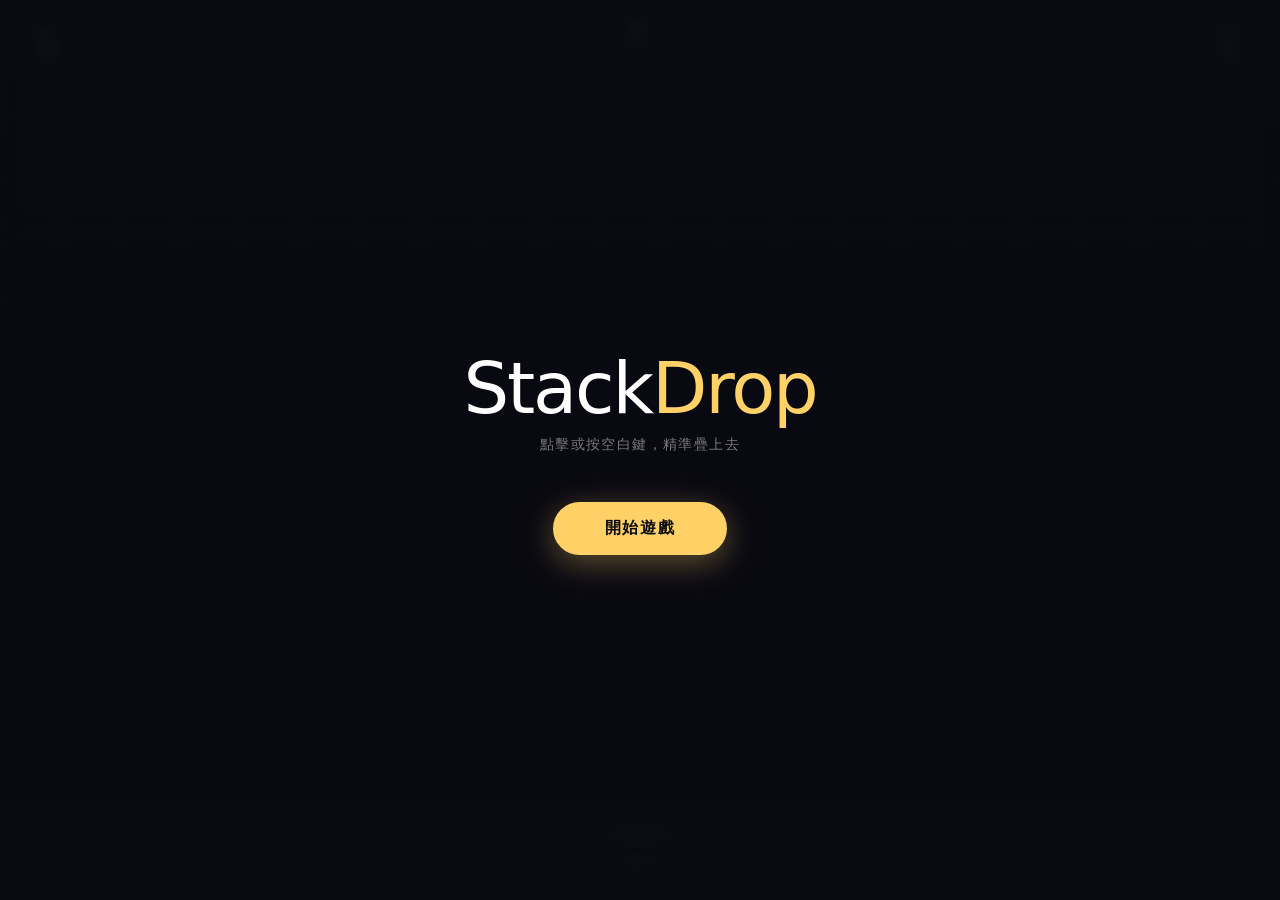
==== commit bb0e8288: "上錯了" ====
--- a/index.html
+++ b/index.html
@@ -2,360 +2,1099 @@
 <html lang="zh-TW">
 <head>
   <meta charset="UTF-8" />
-  <meta name="viewport" content="width=device-width, initial-scale=1.0" />
-  <title>WattCalc — 電腦功耗計算器</title>
-  <meta name="description" content="精確計算你的電腦組合耗電量，涵蓋 2001 年至今所有主流 CPU / GPU，並估算每月電費。" />
-
-  <!-- Google Fonts -->
-  <link rel="preconnect" href="https://fonts.googleapis.com" />
-  <link rel="preconnect" href="https://fonts.gstatic.com" crossorigin />
-  <link href="https://fonts.googleapis.com/css2?family=Inter:wght@300;400;500;600;700&display=swap" rel="stylesheet" />
-
-  <!-- CSS -->
-  <link rel="stylesheet" href="css/reset.css" />
-  <link rel="stylesheet" href="css/tokens.css" />
-  <link rel="stylesheet" href="css/layout.css" />
-  <link rel="stylesheet" href="css/components.css" />
-  <link rel="stylesheet" href="css/animations.css" />
-  <link rel="stylesheet" href="css/sections.css" />
+  <meta name="viewport" content="width=device-width, initial-scale=1.0, user-scalable=no" />
+  <title>Stack Drop</title>
+  <style>
+    /* ── Reset & Base ── */
+    *, *::before, *::after { box-sizing: border-box; margin: 0; padding: 0; }
+    html, body {
+      width: 100%; height: 100%; overflow: hidden;
+      background: #0a0a12;
+      font-family: 'Segoe UI', system-ui, sans-serif;
+      touch-action: none;
+      user-select: none;
+      -webkit-user-select: none;
+    }
+
+    /* ── Canvas ── */
+    #game-canvas {
+      display: block;
+      position: absolute;
+      top: 0; left: 0;
+    }
+
+    /* ── HUD ── */
+    #hud {
+      position: fixed;
+      top: 0; left: 0; right: 0;
+      display: flex;
+      align-items: center;
+      justify-content: space-between;
+      padding: 18px 28px 0;
+      pointer-events: none;
+      z-index: 10;
+    }
+    .hud-block {
+      display: flex;
+      flex-direction: column;
+      align-items: center;
+      gap: 2px;
+    }
+    .hud-label {
+      font-size: 10px;
+      font-weight: 600;
+      letter-spacing: 0.18em;
+      text-transform: uppercase;
+      color: rgba(255,255,255,0.35);
+    }
+    .hud-value {
+      font-size: 28px;
+      font-weight: 300;
+      letter-spacing: -0.02em;
+      color: #fff;
+      font-variant-numeric: tabular-nums;
+      line-height: 1;
+    }
+    #combo-display {
+      font-size: 13px;
+      font-weight: 600;
+      letter-spacing: 0.12em;
+      text-transform: uppercase;
+      color: #ffd166;
+      opacity: 0;
+      transition: opacity 0.3s;
+      min-height: 18px;
+    }
+
+    /* ── 覆蓋層：開始 / 結束 ── */
+    .overlay {
+      position: fixed;
+      inset: 0;
+      display: flex;
+      flex-direction: column;
+      align-items: center;
+      justify-content: center;
+      gap: 0;
+      z-index: 20;
+      background: rgba(10,10,18,0.92);
+      backdrop-filter: blur(8px);
+      -webkit-backdrop-filter: blur(8px);
+      transition: opacity 0.4s;
+    }
+    .overlay.hidden {
+      opacity: 0;
+      pointer-events: none;
+    }
+
+    .overlay-title {
+      font-size: clamp(36px, 8vw, 72px);
+      font-weight: 200;
+      letter-spacing: -0.03em;
+      color: #fff;
+      margin-bottom: 6px;
+      text-align: center;
+    }
+    .overlay-title span { color: #ffd166; }
+
+    .overlay-sub {
+      font-size: 14px;
+      color: rgba(255,255,255,0.45);
+      letter-spacing: 0.1em;
+      margin-bottom: 48px;
+      text-align: center;
+    }
+
+    .big-btn {
+      padding: 16px 52px;
+      border-radius: 999px;
+      border: none;
+      background: #ffd166;
+      color: #0a0a12;
+      font-size: 16px;
+      font-weight: 700;
+      letter-spacing: 0.1em;
+      text-transform: uppercase;
+      cursor: pointer;
+      pointer-events: all;
+      transition: transform 0.15s, box-shadow 0.15s;
+      box-shadow: 0 8px 32px rgba(255,209,102,0.35);
+    }
+    .big-btn:hover { transform: translateY(-3px); box-shadow: 0 14px 40px rgba(255,209,102,0.45); }
+    .big-btn:active { transform: translateY(0); }
+
+    /* 結束畫面專屬 */
+    #end-screen { display: none; }
+    #end-screen.visible { display: flex; }
+
+    .end-score-big {
+      font-size: clamp(64px, 14vw, 120px);
+      font-weight: 200;
+      letter-spacing: -0.04em;
+      color: #fff;
+      line-height: 1;
+      margin-bottom: 4px;
+    }
+    .end-score-label {
+      font-size: 12px;
+      letter-spacing: 0.2em;
+      text-transform: uppercase;
+      color: rgba(255,255,255,0.4);
+      margin-bottom: 8px;
+    }
+    .end-best {
+      font-size: 15px;
+      color: #ffd166;
+      letter-spacing: 0.08em;
+      margin-bottom: 48px;
+    }
+    .end-reason {
+      font-size: 13px;
+      color: rgba(255,255,255,0.35);
+      letter-spacing: 0.08em;
+      margin-bottom: 40px;
+    }
+
+    /* 排行榜 */
+    #leaderboard-panel {
+      position: fixed;
+      bottom: 0; left: 0; right: 0;
+      background: rgba(255,255,255,0.04);
+      border-top: 1px solid rgba(255,255,255,0.08);
+      padding: 20px 28px 28px;
+      z-index: 10;
+      pointer-events: none;
+    }
+    .lb-title {
+      font-size: 10px;
+      font-weight: 600;
+      letter-spacing: 0.2em;
+      text-transform: uppercase;
+      color: rgba(255,255,255,0.3);
+      margin-bottom: 12px;
+      text-align: center;
+    }
+    .lb-list {
+      display: flex;
+      justify-content: center;
+      gap: 32px;
+      flex-wrap: wrap;
+    }
+    .lb-item {
+      display: flex;
+      flex-direction: column;
+      align-items: center;
+      gap: 2px;
+    }
+    .lb-rank {
+      font-size: 10px;
+      color: rgba(255,255,255,0.25);
+      letter-spacing: 0.1em;
+    }
+    .lb-score {
+      font-size: 20px;
+      font-weight: 300;
+      color: rgba(255,255,255,0.7);
+      font-variant-numeric: tabular-nums;
+    }
+    .lb-item.gold .lb-score { color: #ffd166; font-weight: 600; }
+    .lb-item.silver .lb-score { color: #c0c0c0; }
+    .lb-item.bronze .lb-score { color: #cd7f32; }
+
+    /* 完美提示文字 */
+    #perfect-text {
+      position: fixed;
+      top: 50%;
+      left: 50%;
+      transform: translate(-50%, -50%);
+      font-size: 32px;
+      font-weight: 700;
+      letter-spacing: 0.15em;
+      text-transform: uppercase;
+      color: #ffd166;
+      text-shadow: 0 0 40px rgba(255,209,102,0.6);
+      pointer-events: none;
+      opacity: 0;
+      z-index: 30;
+    }
+
+    /* 切掉提示 */
+    #chop-text {
+      position: fixed;
+      top: 45%;
+      left: 50%;
+      transform: translate(-50%, -50%);
+      font-size: 20px;
+      font-weight: 600;
+      letter-spacing: 0.1em;
+      color: #ff6b6b;
+      pointer-events: none;
+      opacity: 0;
+      z-index: 30;
+    }
+
+    /* 升級橫幅 */
+    #level-banner {
+      position: fixed;
+      top: 50%;
+      left: 50%;
+      transform: translate(-50%, -50%) scale(0.7);
+      text-align: center;
+      pointer-events: none;
+      z-index: 35;
+      opacity: 0;
+      transition: opacity 0.15s, transform 0.15s;
+    }
+    #level-banner.lb-show {
+      opacity: 1;
+      transform: translate(-50%, -50%) scale(1);
+      transition: opacity 0.12s cubic-bezier(0.34,1.56,0.64,1),
+                  transform 0.25s cubic-bezier(0.34,1.56,0.64,1);
+    }
+    #level-banner.lb-hidden {
+      opacity: 0;
+      transform: translate(-50%, -50%) scale(1.15);
+      transition: opacity 0.35s ease, transform 0.35s ease;
+    }
+    .lb-lvl {
+      font-size: clamp(48px, 12vw, 96px);
+      font-weight: 800;
+      letter-spacing: -0.02em;
+      color: #fff;
+      line-height: 1;
+      text-shadow:
+        0 0 40px rgba(255,209,102,0.9),
+        0 0 80px rgba(255,209,102,0.5);
+      -webkit-text-stroke: 2px rgba(255,209,102,0.6);
+    }
+    .lb-speed {
+      font-size: clamp(16px, 4vw, 24px);
+      font-weight: 600;
+      letter-spacing: 0.2em;
+      text-transform: uppercase;
+      color: #ffd166;
+      margin-top: 4px;
+      text-shadow: 0 0 20px rgba(255,209,102,0.8);
+    }
+  </style>
 </head>
 <body>
-  <!-- 進度條 -->
-  <div id="progress-bar"></div>
-
-  <!-- 固定 Header -->
-  <header id="site-header">
-    <div class="header-logo">
-      <svg width="20" height="20" viewBox="0 0 20 20" fill="none" aria-hidden="true">
-        <rect x="2" y="2" width="16" height="16" rx="3" stroke="currentColor" stroke-width="1.5"/>
-        <path d="M6 14L6 10M10 14L10 7M14 14L14 11" stroke="var(--color-accent)" stroke-width="1.5" stroke-linecap="round"/>
-      </svg>
-      Watt<span>Calc</span>
+
+  <canvas id="game-canvas"></canvas>
+
+  <!-- HUD -->
+  <div id="hud">
+    <div class="hud-block">
+      <span class="hud-label">Best</span>
+      <span class="hud-value" id="hud-best">0</span>
     </div>
-  </header>
-
-  <!-- 側邊導航點 -->
-  <nav id="step-nav" aria-label="頁面導航">
-    <button class="step-dot active" data-target="section-hero"     data-label="首頁"     aria-label="回到首頁"></button>
-    <button class="step-dot"        data-target="section-features" data-label="功能說明" aria-label="功能說明"></button>
-    <button class="step-dot"        data-target="section-socket"   data-label="選擇世代" aria-label="選擇世代"></button>
-    <button class="step-dot"        data-target="section-parts"    data-label="選擇零件" aria-label="選擇零件"></button>
-    <button class="step-dot"        data-target="section-power"    data-label="電費設定" aria-label="電費設定"></button>
-    <button class="step-dot"        data-target="section-result"   data-label="計算結果" aria-label="計算結果"></button>
-  </nav>
-
-  <!-- 即時瓦數計量器 -->
-  <aside id="watt-meter" aria-live="polite" aria-atomic="true">
-    <div class="watt-meter__label">目前總瓦數</div>
-    <div class="watt-meter__value">
-      <span id="watt-meter-value">0</span>
-      <span class="watt-meter__unit">W</span>
+    <div class="hud-block">
+      <span class="hud-value" id="hud-score">0</span>
+      <span id="combo-display"></span>
     </div>
-    <div class="watt-meter__divider"></div>
-    <div class="watt-meter__sub">
-      <span>建議 PSU</span>
-      <span id="watt-meter-psu">—</span>
+    <div class="hud-block">
+      <span class="hud-label">Level</span>
+      <span class="hud-value" id="hud-level">1</span>
     </div>
-  </aside>
-
-  <!-- Toast 提示 -->
-  <div id="toast" class="toast" role="status" aria-live="polite"></div>
-
-  <!-- ══════════ 主容器 ══════════ -->
-  <main id="snap-container">
-
-    <!-- ── Section 1: Hero ── -->
-    <section id="section-hero" class="snap-section" data-section="0">
-      <div class="hero-bg-deco" aria-hidden="true"></div>
-      <div class="container hero-container">
-        <div class="hero-content">
-          <div class="badge badge--accent anim-fade-in delay-100">2001 → 現在 · 410+ 零組件</div>
-          <h1 class="hero-title">
-            <span class="hero-title-line"><span>算清楚你的</span></span>
-            <span class="hero-title-line"><span>每一瓦</span></span>
-          </h1>
-          <p class="hero-desc anim-fade-up delay-300">
-            從 Pentium 4 到 Ryzen 9，從 GeForce2 到 RTX 4090<br>
-            精確掌握你的組合功耗，找到最佳電供，算出每月電費
-          </p>
-          <div class="hero-actions anim-fade-up delay-400">
-            <button class="btn btn--primary btn--lg" id="hero-cta">
-              開始計算
-              <svg width="16" height="16" viewBox="0 0 16 16" fill="none" aria-hidden="true">
-                <path d="M8 3L8 13M8 13L13 8M8 13L3 8" stroke="currentColor" stroke-width="1.5" stroke-linecap="round" stroke-linejoin="round"/>
-              </svg>
-            </button>
-            <button class="btn btn--ghost btn--lg" id="hero-learn">了解功能</button>
-          </div>
-          <div class="hero-stats anim-fade-up delay-500">
-            <div class="hero-stat">
-              <span class="hero-stat__num">15</span>
-              <span class="hero-stat__label">CPU 腳位世代</span>
-            </div>
-            <div class="hero-stat__sep"></div>
-            <div class="hero-stat">
-              <span class="hero-stat__num">410+</span>
-              <span class="hero-stat__label">零組件資料</span>
-            </div>
-            <div class="hero-stat__sep"></div>
-            <div class="hero-stat">
-              <span class="hero-stat__num">2001</span>
-              <span class="hero-stat__label">年起完整收錄</span>
-            </div>
-          </div>
+  </div>
+
+  <!-- 完美 / 切掉文字 -->
+  <div id="perfect-text">PERFECT!</div>
+  <div id="chop-text"></div>
+  <div id="level-banner" class="lb-hidden"></div>
+
+  <!-- 排行榜 -->
+  <div id="leaderboard-panel">
+    <div class="lb-title">本地排行榜</div>
+    <div class="lb-list" id="lb-list"></div>
+  </div>
+
+  <!-- 開始畫面 -->
+  <div class="overlay" id="start-screen">
+    <h1 class="overlay-title">Stack<span>Drop</span></h1>
+    <p class="overlay-sub">點擊或按空白鍵，精準疊上去</p>
+    <button class="big-btn" id="btn-start">開始遊戲</button>
+  </div>
+
+  <!-- 結束畫面 -->
+  <div class="overlay hidden" id="end-screen">
+    <div class="end-score-big" id="end-score">0</div>
+    <div class="end-score-label">分數</div>
+    <div class="end-best" id="end-best-text"></div>
+    <div class="end-reason" id="end-reason"></div>
+    <button class="big-btn" id="btn-restart">再玩一次</button>
+  </div>
+
+  <script>
+  (() => {
+    'use strict';
+
+    /* ══════════════════════════════════════════
+       常數 & 設定
+    ══════════════════════════════════════════ */
+    const BLOCK_H          = 28;       // 積木高度（px）
+    const INIT_W           = 220;      // 初始積木寬度
+    const SWING_BASE       = 5.5;      // 初始擺動速度（第 1 關）
+    // 速度公式：第 n 關速度 = BASE + sum(加速量)
+    // 第1→2關 +1.0，第2→3關 +1.0，第3→4關 +1.5，第4→5關 +2.0，之後每關再+0.5
+    const SWING_MAX        = 999;      // 不設上限，讓它飛
+    const LEVEL_EVERY      = 4;        // 每幾塊升一關
+    const PERFECT_THRESH   = 2;        // 完美判定（px，極緊）
+    const DROP_SPEED       = 38;       // 積木掉落速度
+    const MIN_W            = 14;       // 最小寬度
+    const TOWER_VISIBLE    = 60;       // 足夠大，由攝影機控制可見範圍
+    const COLORS = [
+      '#FF6B6B','#FF8E53','#FFD166','#06D6A0',
+      '#118AB2','#A78BFA','#F472B6','#34D399',
+      '#60A5FA','#FBBF24','#F87171','#4ADE80',
+    ];
+
+    /* ══════════════════════════════════════════
+       Canvas 設定
+    ══════════════════════════════════════════ */
+    const canvas = document.getElementById('game-canvas');
+    const ctx    = canvas.getContext('2d');
+    let W = 0, H = 0;
+
+    function resize() {
+      W = canvas.width  = window.innerWidth;
+      H = canvas.height = window.innerHeight;
+    }
+    window.addEventListener('resize', resize);
+    resize();
+
+    /* ══════════════════════════════════════════
+       本地排行榜
+    ══════════════════════════════════════════ */
+    const LB_KEY = 'stackdrop_scores';
+    function loadScores() {
+      try { return JSON.parse(localStorage.getItem(LB_KEY)) || []; }
+      catch { return []; }
+    }
+    function saveScore(s) {
+      const scores = loadScores();
+      scores.push(s);
+      scores.sort((a,b) => b - a);
+      const top = scores.slice(0, 10);
+      localStorage.setItem(LB_KEY, JSON.stringify(top));
+      return top;
+    }
+    function getBest() {
+      const scores = loadScores();
+      return scores.length ? scores[0] : 0;
+    }
+    function renderLeaderboard() {
+      const list = document.getElementById('lb-list');
+      const scores = loadScores().slice(0, 5);
+      const classes = ['gold','silver','bronze','',''];
+      list.innerHTML = scores.map((s,i) => `
+        <div class="lb-item ${classes[i] || ''}">
+          <span class="lb-rank">#${i+1}</span>
+          <span class="lb-score">${s}</span>
         </div>
-        <div class="hero-visual anim-scale-in delay-200" aria-hidden="true">
-          <div class="hero-card-preview">
-            <div class="hero-card-preview__bar"></div>
-            <div class="hero-card-preview__inner">
-              <div class="hero-card-preview__label">估算峰值功耗</div>
-              <div class="hero-card-preview__number">
-                <span class="hero-card-preview__value">—</span>
-                <span class="hero-card-preview__unit">W</span>
-              </div>
-              <div class="hero-card-preview__divider"></div>
-              <div class="hero-card-preview__row">
-                <span>建議電供</span><span>— W</span>
-              </div>
-              <div class="hero-card-preview__row">
-                <span>每月電費</span><span>— 元</span>
-              </div>
-            </div>
-          </div>
-        </div>
-      </div>
-      <div class="hero-scroll-hint anim-fade-in delay-600">
-        <span>向下滑動開始</span>
-        <svg width="20" height="20" viewBox="0 0 20 20" fill="none" aria-hidden="true">
-          <path d="M10 4L10 16M10 16L15 11M10 16L5 11" stroke="currentColor" stroke-width="1.5" stroke-linecap="round" stroke-linejoin="round"/>
-        </svg>
-      </div>
-    </section>
-
-    <!-- ── Section 2: 功能說明 ── -->
-    <section id="section-features" class="snap-section" data-section="1">
-      <div class="container features-container">
-        <div class="section-header anim-fade-up">
-          <p class="section-eyebrow">為什麼選 WattCalc</p>
-          <h2 class="section-title">三步完成精確計算</h2>
-        </div>
-        <div class="features-grid card-stagger">
-          <div class="feature-card card">
-            <div class="feature-card__icon">
-              <svg width="28" height="28" viewBox="0 0 28 28" fill="none" aria-hidden="true">
-                <rect x="3" y="3" width="22" height="22" rx="4" stroke="var(--color-accent)" stroke-width="1.5"/>
-                <path d="M9 14H19M14 9V19" stroke="var(--color-accent)" stroke-width="1.5" stroke-linecap="round"/>
-              </svg>
-            </div>
-            <h3 class="feature-card__title">選擇你的腳位世代</h3>
-            <p class="feature-card__desc">從 2001 年的 Socket 423 到現代 AM5 / LGA1700，涵蓋 15 個主流腳位世代，快速篩選你的 CPU 平台。</p>
-          </div>
-          <div class="feature-card card">
-            <div class="feature-card__icon">
-              <svg width="28" height="28" viewBox="0 0 28 28" fill="none" aria-hidden="true">
-                <path d="M6 22V6M14 22V12M22 22V17" stroke="var(--color-accent)" stroke-width="1.5" stroke-linecap="round"/>
-              </svg>
-            </div>
-            <h3 class="feature-card__title">勾選零組件</h3>
-            <p class="feature-card__desc">CPU、GPU、RAM、儲存裝置、散熱器，即時計算峰值瓦數。410+ 筆真實 TDP 數據，準確不猜測。</p>
-          </div>
-          <div class="feature-card card">
-            <div class="feature-card__icon">
-              <svg width="28" height="28" viewBox="0 0 28 28" fill="none" aria-hidden="true">
-                <circle cx="14" cy="14" r="10" stroke="var(--color-accent)" stroke-width="1.5"/>
-                <path d="M14 9V14L17 17" stroke="var(--color-accent)" stroke-width="1.5" stroke-linecap="round" stroke-linejoin="round"/>
-              </svg>
-            </div>
-            <h3 class="feature-card__title">查看結果與電費</h3>
-            <p class="feature-card__desc">建議 PSU 瓦數、月費年費試算（台灣電價預設 3.5 元/度），還能一鍵分享你的配置結果。</p>
-          </div>
-        </div>
-        <div class="features-cta anim-fade-up">
-          <button class="btn btn--primary" id="features-cta">立即試算</button>
-        </div>
-      </div>
-    </section>
-
-    <!-- ── Section 3: 腳位選擇 ── -->
-    <section id="section-socket" class="snap-section" data-section="2">
-      <div class="container socket-container">
-        <div class="section-header anim-fade-up">
-          <p class="section-eyebrow">步驟 1 / 3</p>
-          <h2 class="section-title">選擇你的 CPU 腳位世代</h2>
-          <p class="section-desc">選擇你主機板支援的 CPU 腳位，系統將篩選對應的處理器型號</p>
-        </div>
-        <div id="socket-grid" class="socket-grid card-stagger">
-          <!-- 由 JS 動態渲染 -->
-        </div>
-      </div>
-    </section>
-
-    <!-- ── Section 4: 零件選擇 ── -->
-    <section id="section-parts" class="snap-section" data-section="3">
-      <div class="container parts-container">
-        <div class="parts-header">
-          <div class="section-header anim-fade-up">
-            <p class="section-eyebrow">步驟 2 / 3</p>
-            <h2 class="section-title">選擇你的零組件</h2>
-          </div>
-          <div class="search-bar anim-fade-up delay-100">
-            <span class="search-bar__icon" aria-hidden="true">
-              <svg width="16" height="16" viewBox="0 0 16 16" fill="none">
-                <circle cx="7" cy="7" r="5" stroke="currentColor" stroke-width="1.5"/>
-                <path d="M11 11L14 14" stroke="currentColor" stroke-width="1.5" stroke-linecap="round"/>
-              </svg>
-            </span>
-            <input type="search" id="parts-search" class="form-input" placeholder="搜尋零件名稱…" autocomplete="off" />
-          </div>
-        </div>
-        <div class="category-tabs anim-fade-in delay-200" id="category-tabs" role="tablist">
-          <!-- 由 JS 動態渲染 -->
-        </div>
-        <div id="parts-list" class="parts-list" role="tabpanel">
-          <!-- 由 JS 動態渲染 -->
-        </div>
-        <div class="parts-footer anim-fade-up">
-          <button class="btn btn--ghost" id="parts-back">
-            <svg width="16" height="16" viewBox="0 0 16 16" fill="none" aria-hidden="true">
-              <path d="M10 3L5 8L10 13" stroke="currentColor" stroke-width="1.5" stroke-linecap="round" stroke-linejoin="round"/>
-            </svg>
-            重新選擇世代
-          </button>
-          <button class="btn btn--primary" id="parts-next" disabled>
-            下一步：電費設定
-            <svg width="16" height="16" viewBox="0 0 16 16" fill="none" aria-hidden="true">
-              <path d="M6 3L11 8L6 13" stroke="currentColor" stroke-width="1.5" stroke-linecap="round" stroke-linejoin="round"/>
-            </svg>
-          </button>
-        </div>
-      </div>
-    </section>
-
-    <!-- ── Section 5: 電費設定 ── -->
-    <section id="section-power" class="snap-section" data-section="4">
-      <div class="container power-container">
-        <div class="section-header anim-fade-up">
-          <p class="section-eyebrow">步驟 3 / 3</p>
-          <h2 class="section-title">電費設定</h2>
-          <p class="section-desc">輸入你的用電環境，計算每月及每年的電費估算</p>
-        </div>
-        <div class="power-form">
-          <div class="power-form__fields">
-            <div class="form-group anim-fade-up delay-100">
-              <label class="form-label" for="price-per-kwh">
-                每度電費
-                <span>（台灣平均約 3.5 元）</span>
-              </label>
-              <div class="form-input-group">
-                <input type="number" id="price-per-kwh" class="form-input" value="3.5" min="0.1" max="50" step="0.1" />
-                <span class="form-input-group__suffix">元 / 度</span>
-              </div>
-            </div>
-            <div class="form-group anim-fade-up delay-200">
-              <label class="form-label" for="hours-per-day">
-                每日使用時數
-                <span>（小時）</span>
-              </label>
-              <div class="form-input-group">
-                <input type="number" id="hours-per-day" class="form-input" value="8" min="1" max="24" step="0.5" />
-                <span class="form-input-group__suffix">小時 / 天</span>
-              </div>
-            </div>
-          </div>
-          <div class="power-preview anim-scale-in delay-300">
-            <div class="power-preview__card">
-              <div class="power-preview__label">電費試算預覽</div>
-              <div class="power-preview__watt">
-                <span id="preview-watt">0</span> W 峰值
-              </div>
-              <div class="power-preview__grid">
-                <div class="power-preview__item">
-                  <span class="power-preview__item-label">每月</span>
-                  <span class="power-preview__item-value" id="preview-monthly">— 元</span>
-                </div>
-                <div class="power-preview__item">
-                  <span class="power-preview__item-label">每年</span>
-                  <span class="power-preview__item-value" id="preview-yearly">— 元</span>
-                </div>
-              </div>
-              <div class="power-preview__note">
-                ＊以峰值功耗估算，實際用電依使用情境而異
-              </div>
-            </div>
-          </div>
-        </div>
-        <div class="power-footer anim-fade-up delay-400">
-          <button class="btn btn--ghost" id="power-back">
-            <svg width="16" height="16" viewBox="0 0 16 16" fill="none" aria-hidden="true">
-              <path d="M10 3L5 8L10 13" stroke="currentColor" stroke-width="1.5" stroke-linecap="round" stroke-linejoin="round"/>
-            </svg>
-            回到零件選擇
-          </button>
-          <button class="btn btn--primary btn--lg" id="power-next">
-            查看計算結果
-            <svg width="16" height="16" viewBox="0 0 16 16" fill="none" aria-hidden="true">
-              <path d="M6 3L11 8L6 13" stroke="currentColor" stroke-width="1.5" stroke-linecap="round" stroke-linejoin="round"/>
-            </svg>
-          </button>
-        </div>
-      </div>
-    </section>
-
-    <!-- ── Section 6: 結果 ── -->
-    <section id="section-result" class="snap-section" data-section="5">
-      <div class="container result-container">
-        <div class="section-header anim-fade-up">
-          <p class="section-eyebrow">計算結果</p>
-          <h2 class="section-title" id="result-title">你的組合功耗分析</h2>
-        </div>
-        <div class="result-layout">
-          <div class="result-main">
-            <div id="result-hero-card" class="result-hero anim-scale-in">
-              <div class="result-hero__label">峰值功耗（估算）</div>
-              <div class="result-hero__number">
-                <span id="result-total-watt">—</span>
-              </div>
-              <div class="result-hero__unit">瓦特 (W)</div>
-              <div class="result-hero__note" id="result-psu-note">建議電供：— W</div>
-            </div>
-            <div id="result-stats" class="result-grid anim-fade-up delay-200">
-              <!-- 由 JS 動態渲染 -->
-            </div>
-          </div>
-          <div class="result-side">
-            <div class="result-side__header">
-              <h3 class="result-side__title">零件明細</h3>
-              <span id="result-parts-count" class="badge badge--accent">0 件</span>
-            </div>
-            <div id="result-breakdown" class="parts-breakdown">
-              <!-- 由 JS 動態渲染 -->
-            </div>
-          </div>
-        </div>
-        <div class="result-actions anim-fade-up delay-400">
-          <button class="btn btn--primary" id="result-share">
-            <svg width="16" height="16" viewBox="0 0 16 16" fill="none" aria-hidden="true">
-              <path d="M10 2L14 6L10 10" stroke="currentColor" stroke-width="1.5" stroke-linecap="round" stroke-linejoin="round"/>
-              <path d="M2 10V12C2 13.1 2.9 14 4 14H12C13.1 14 14 13.1 14 12V10" stroke="currentColor" stroke-width="1.5" stroke-linecap="round"/>
-              <path d="M14 6H5C3.3 6 2 7.3 2 9V10" stroke="currentColor" stroke-width="1.5" stroke-linecap="round"/>
-            </svg>
-            分享此配置
-          </button>
-          <button class="btn btn--ghost" id="result-restart">
-            重新計算
-          </button>
-        </div>
-      </div>
-    </section>
-
-  </main><!-- /snap-container -->
-
-  <!-- JS 模組 -->
-  <script src="js/data.js"></script>
-  <script src="js/state.js"></script>
-  <script src="js/calculator.js"></script>
-  <script src="js/share.js"></script>
-  <script src="js/ui.js"></script>
-  <script src="js/main.js"></script>
+      `).join('') || '<span style="color:rgba(255,255,255,0.2);font-size:13px;">尚無紀錄</span>';
+    }
+
+    /* ══════════════════════════════════════════
+       遊戲狀態
+    ══════════════════════════════════════════ */
+    let state       = 'idle';  // idle | playing | dropping | ended
+    let score       = 0;
+    let level       = 1;
+    let combo       = 0;
+    let perfectCombo = 0;
+
+    // 已落定的塔（陣列，由下往上）
+    let tower = [];     // [{ x, w, colorIdx }]
+
+    // 當前擺動的積木
+    let swing = { x: 0, w: 0, dir: 1, speed: 0, colorIdx: 0 };
+
+    // 正在掉落的積木（動畫用）
+    let falling = null;  // { x, w, colorIdx, y, targetY }
+
+    // 被切掉的碎塊（飛出動畫）
+    let debris = [];
+
+    // 畫面偏移（塔往上長時往上推）
+    let cameraY = 0;
+    let targetCameraY = 0;
+
+    // 粒子特效
+    let particles = [];
+
+    // combo 計時器
+    let comboTimer = 0;
+
+    // 升級特效
+    let levelUpFlash   = 0;   // flash 剩餘幀數
+    let levelUpRings   = [];  // 擴散圓環
+    let levelUpBanners = [];  // 橫幅文字粒子
+    let prevLevel      = 1;   // 上一幀的 level，用於偵測升級
+
+    /* ══════════════════════════════════════════
+       初始化一局
+    ══════════════════════════════════════════ */
+    function initGame() {
+      score        = 0;
+      level        = 1;
+      combo        = 0;
+      perfectCombo = 0;
+      tower        = [];
+      falling      = null;
+      debris       = [];
+      particles    = [];
+      cameraY      = 0;
+      targetCameraY = 0;
+      comboTimer   = 0;
+      levelUpFlash = 0;
+      levelUpRings = [];
+      prevLevel    = 1;
+      document.getElementById('level-banner').className = 'lb-hidden';
+
+      // 底座：固定、稍寬
+      const baseW = INIT_W + 40;
+      tower.push({ x: W / 2 - baseW / 2, w: baseW, colorIdx: 0 });
+
+      // 更新 HUD
+      updateHUD();
+      renderLeaderboard();
+
+      // 準備第一個擺動積木
+      spawnSwing();
+    }
+
+    /* ══════════════════════════════════════════
+       生成擺動積木
+    ══════════════════════════════════════════ */
+    // 累進速度計算：第 n 關速度
+    function calcSpeed(lvl) {
+      let spd = SWING_BASE;
+      for (let i = 2; i <= lvl; i++) {
+        // 加速量：前兩次升關各+1.0，之後每次多+0.5
+        const inc = i <= 3 ? 1.0 : 1.0 + (i - 3) * 0.5;
+        spd += inc;
+      }
+      return spd;
+    }
+
+    function spawnSwing() {
+      const top     = tower[tower.length - 1];
+      const w       = top.w;
+      const speed   = calcSpeed(level);
+      const cIdx    = (tower.length) % COLORS.length;
+
+      // 從左或右邊進入
+      const startFromLeft = Math.random() < 0.5;
+      swing = {
+        x:        startFromLeft ? -w : W,
+        w:        w,
+        dir:      startFromLeft ? 1 : -1,
+        speed:    speed,
+        colorIdx: cIdx,
+      };
+      state = 'playing';
+    }
+
+    /* ══════════════════════════════════════════
+       落下（玩家點擊時）
+    ══════════════════════════════════════════ */
+    function drop() {
+      if (state !== 'playing') return;
+      state = 'dropping';
+
+      const top      = tower[tower.length - 1];
+      const sx       = swing.x;
+      const sw       = swing.w;
+      const tx       = top.x;
+      const tw       = top.w;
+
+      // 重疊計算
+      const overlapLeft  = Math.max(sx, tx);
+      const overlapRight = Math.min(sx + sw, tx + tw);
+      const overlap      = overlapRight - overlapLeft;
+
+      if (overlap <= 0) {
+        // 完全沒疊到 → 遊戲結束（直接掉落動畫）
+        falling = {
+          x: sx, w: sw,
+          colorIdx: swing.colorIdx,
+          y: getTowerTopY() - BLOCK_H,
+          targetY: H + 100,
+          isFail: true,
+        };
+        setTimeout(() => endGame('完全沒疊到！'), 600);
+        return;
+      }
+
+      // 完美判定
+      const isPerfect = Math.abs(sx - tx) <= PERFECT_THRESH && Math.abs((sx+sw) - (tx+tw)) <= PERFECT_THRESH;
+
+      let newX, newW;
+      if (isPerfect) {
+        // 完美：保持上層寬度
+        newX  = tx;
+        newW  = tw;
+        combo++;
+        perfectCombo++;
+        score += 10 + combo * 3;
+        showPerfect();
+        spawnParticles(newX + newW/2, getTowerTopY() - BLOCK_H, COLORS[swing.colorIdx], 20);
+      } else {
+        newX  = overlapLeft;
+        newW  = overlap;
+        combo = 0;
+        perfectCombo = 0;
+        score += 10;
+        // 切掉的碎塊
+        if (sx < tx) {
+          spawnDebris(sx, sw - overlap, swing.colorIdx, getTowerTopY() - BLOCK_H, 'left');
+          showChop(`-${Math.round(sw - overlap)}px`);
+        } else {
+          spawnDebris(sx + overlap, sw - overlap, swing.colorIdx, getTowerTopY() - BLOCK_H, 'right');
+          showChop(`-${Math.round(sw - overlap)}px`);
+        }
+        spawnParticles(newX + newW/2, getTowerTopY() - BLOCK_H, COLORS[swing.colorIdx], 8);
+      }
+
+      // 落定的積木
+      falling = {
+        x: newX, w: newW,
+        colorIdx: swing.colorIdx,
+        y: getTowerTopY() - BLOCK_H * 1.5,  // 從稍高處落下
+        targetY: getTowerTopY() - BLOCK_H,
+        isPerfect,
+      };
+
+      // 寬度太小 → 結束
+      if (newW < MIN_W) {
+        falling.isFail = true;
+        setTimeout(() => endGame('積木太小了！'), 400);
+      }
+
+      // 更新 level，偵測升級
+      const newLevel = Math.floor(tower.length / LEVEL_EVERY) + 1;
+      if (newLevel > level) {
+        level = newLevel;
+        triggerLevelUp(level);
+      } else {
+        level = newLevel;
+      }
+      updateHUD();
+    }
+
+    /* ══════════════════════════════════════════
+       積木落定後加入塔
+    ══════════════════════════════════════════ */
+    function landBlock() {
+      tower.push({ x: falling.x, w: falling.w, colorIdx: falling.colorIdx });
+
+      // 攝影機：塔頂永遠保持在畫面 30% 處
+      const desiredTopY  = H * 0.30;
+      const actualTopY   = H * 0.55 - tower.length * BLOCK_H;
+      targetCameraY      = desiredTopY - actualTopY;
+      if (targetCameraY < 0) targetCameraY = 0; // 塔還短時不偏移
+
+      falling = null;
+
+      if (state !== 'ended') {
+        spawnSwing();
+      }
+    }
+
+    /* ══════════════════════════════════════════
+       取得塔頂 Y 座標（畫面座標）
+    ══════════════════════════════════════════ */
+    function getTowerTopY() {
+      return H * 0.55 - tower.length * BLOCK_H + cameraY;
+    }
+
+    // 攝影機將任意塔索引換算成畫面 Y
+    function getBlockY(idx) {
+      return H * 0.55 - (idx + 1) * BLOCK_H + cameraY;
+    }
+
+    /* ══════════════════════════════════════════
+       結束
+    ══════════════════════════════════════════ */
+    function endGame(reason) {
+      state = 'ended';
+      const tops = saveScore(score);
+      const best = tops[0] || score;
+      const isNewBest = tops[0] === score && tops.filter(s => s === score).length === 1;
+
+      document.getElementById('end-score').textContent = score;
+      document.getElementById('end-reason').textContent = reason;
+      document.getElementById('end-best-text').textContent =
+        isNewBest ? '🏆 新紀錄！' : `最高分：${best}`;
+
+      document.getElementById('hud-best').textContent = best;
+
+      const endScreen = document.getElementById('end-screen');
+      endScreen.classList.remove('hidden');
+      endScreen.classList.add('visible');
+
+      renderLeaderboard();
+    }
+
+    /* ══════════════════════════════════════════
+       升級特效
+    ══════════════════════════════════════════ */
+    function triggerLevelUp(lvl) {
+      // 1. 畫面 flash
+      levelUpFlash = 18;
+
+      // 2. 爆炸圓環（3 層）
+      const cx = W / 2;
+      const cy = getTowerTopY();
+      for (let i = 0; i < 3; i++) {
+        levelUpRings.push({
+          x: cx, y: cy,
+          r: 0, maxR: Math.max(W, H) * 0.8,
+          alpha: 0.7 - i * 0.15,
+          speed: 14 + i * 8,
+          color: COLORS[(lvl + i) % COLORS.length],
+        });
+      }
+
+      // 3. 爆炸粒子（大量）
+      for (let i = 0; i < 60; i++) {
+        const angle = (i / 60) * Math.PI * 2 + Math.random() * 0.3;
+        const spd   = 3 + Math.random() * 9;
+        particles.push({
+          x: cx, y: cy,
+          vx: Math.cos(angle) * spd,
+          vy: Math.sin(angle) * spd - 3,
+          color: COLORS[Math.floor(Math.random() * COLORS.length)],
+          size: 3 + Math.random() * 6,
+          alpha: 1,
+          gravity: 0.22,
+          life: 0.975 + Math.random() * 0.01,
+        });
+      }
+
+      // 4. HTML 升級橫幅
+      showLevelBanner(lvl);
+
+      // 5. 震動（若支援）
+      if (navigator.vibrate) navigator.vibrate([40, 20, 40]);
+    }
+
+    // 升級 HTML 橫幅
+    let bannerTimer;
+    function showLevelBanner(lvl) {
+      const spd = calcSpeed(lvl).toFixed(1);
+      const el  = document.getElementById('level-banner');
+      el.innerHTML = `
+        <div class="lb-lvl">LEVEL ${lvl}</div>
+        <div class="lb-speed">速度 ×${spd}</div>
+      `;
+      el.classList.remove('lb-hidden');
+      el.classList.add('lb-show');
+      clearTimeout(bannerTimer);
+      bannerTimer = setTimeout(() => {
+        el.classList.remove('lb-show');
+        el.classList.add('lb-hidden');
+      }, 1400);
+    }
+
+    /* ══════════════════════════════════════════
+       碎塊飛出
+    ══════════════════════════════════════════ */
+    function spawnDebris(x, w, colorIdx, y, side) {
+      const vx = side === 'left' ? -4 - Math.random() * 3 : 4 + Math.random() * 3;
+      debris.push({ x, w, colorIdx, y, vx, vy: -2, gravity: 0.4, alpha: 1 });
+    }
+
+    /* ══════════════════════════════════════════
+       粒子特效
+    ══════════════════════════════════════════ */
+    function spawnParticles(cx, cy, color, count) {
+      for (let i = 0; i < count; i++) {
+        const angle = Math.random() * Math.PI * 2;
+        const speed = 1 + Math.random() * 4;
+        particles.push({
+          x: cx, y: cy,
+          vx: Math.cos(angle) * speed,
+          vy: Math.sin(angle) * speed - 2,
+          color,
+          size: 2 + Math.random() * 4,
+          alpha: 1,
+          gravity: 0.18,
+          life: 0.98 + Math.random() * 0.015,
+        });
+      }
+    }
+
+    /* ══════════════════════════════════════════
+       文字提示
+    ══════════════════════════════════════════ */
+    let perfectTimer;
+    function showPerfect() {
+      const el = document.getElementById('perfect-text');
+      el.style.opacity = '1';
+      el.style.transform = 'translate(-50%, -50%) scale(1.3)';
+      el.style.transition = 'none';
+      requestAnimationFrame(() => {
+        el.style.transition = 'opacity 0.7s, transform 0.7s';
+        el.style.transform  = 'translate(-50%, calc(-50% - 16px)) scale(1)';
+      });
+      clearTimeout(perfectTimer);
+      perfectTimer = setTimeout(() => { el.style.opacity = '0'; }, 900);
+    }
+
+    let chopTimer;
+    function showChop(text) {
+      const el = document.getElementById('chop-text');
+      el.textContent = text;
+      el.style.opacity = '1';
+      el.style.transform = 'translate(-50%, -50%)';
+      el.style.transition = 'none';
+      requestAnimationFrame(() => {
+        el.style.transition = 'opacity 0.6s, transform 0.6s';
+        el.style.transform  = 'translate(-50%, calc(-50% - 24px))';
+        el.style.opacity    = '0';
+      });
+      clearTimeout(chopTimer);
+      chopTimer = setTimeout(() => {
+        el.style.opacity = '0';
+      }, 600);
+    }
+
+    /* ══════════════════════════════════════════
+       HUD 更新
+    ══════════════════════════════════════════ */
+    function updateHUD() {
+      document.getElementById('hud-score').textContent = score;
+      document.getElementById('hud-level').textContent = level;
+      document.getElementById('hud-best').textContent  = getBest();
+
+      const comboEl = document.getElementById('combo-display');
+      if (combo >= 2) {
+        comboEl.style.opacity = '1';
+        comboEl.textContent   = combo + 'x combo';
+        comboTimer = 90;
+      } else {
+        comboEl.style.opacity = '0';
+      }
+    }
+
+    /* ══════════════════════════════════════════
+       輸入事件
+    ══════════════════════════════════════════ */
+    function handleInput() {
+      if (state === 'playing') drop();
+    }
+
+    canvas.addEventListener('click', handleInput);
+    document.addEventListener('keydown', e => {
+      if (e.code === 'Space') { e.preventDefault(); handleInput(); }
+    });
+    document.addEventListener('touchstart', e => {
+      if (state === 'playing') { e.preventDefault(); drop(); }
+    }, { passive: false });
+
+    document.getElementById('btn-start').addEventListener('click', () => {
+      document.getElementById('start-screen').classList.add('hidden');
+      initGame();
+    });
+
+    document.getElementById('btn-restart').addEventListener('click', () => {
+      const endScreen = document.getElementById('end-screen');
+      endScreen.classList.add('hidden');
+      endScreen.classList.remove('visible');
+      initGame();
+    });
+
+    /* ══════════════════════════════════════════
+       渲染輔助
+    ══════════════════════════════════════════ */
+    // 漸層快取
+    const gradCache = {};
+    function getGrad(color, x, y, w, h) {
+      const key = color + '|' + w;
+      if (!gradCache[key]) {
+        // 每個顏色的漸層
+        const g = ctx.createLinearGradient(0, 0, 0, h * 2);
+        g.addColorStop(0, lighten(color, 30));
+        g.addColorStop(1, darken(color, 20));
+        gradCache[key] = g;
+      }
+      return gradCache[key];
+    }
+
+    function lighten(hex, amt) {
+      const r = Math.min(255, parseInt(hex.slice(1,3),16) + amt);
+      const g = Math.min(255, parseInt(hex.slice(3,5),16) + amt);
+      const b = Math.min(255, parseInt(hex.slice(5,7),16) + amt);
+      return `rgb(${r},${g},${b})`;
+    }
+    function darken(hex, amt) {
+      const r = Math.max(0, parseInt(hex.slice(1,3),16) - amt);
+      const g = Math.max(0, parseInt(hex.slice(3,5),16) - amt);
+      const b = Math.max(0, parseInt(hex.slice(5,7),16) - amt);
+      return `rgb(${r},${g},${b})`;
+    }
+
+    function drawBlock(x, y, w, h, colorIdx, alpha = 1, shadow = true) {
+      const color = COLORS[colorIdx % COLORS.length];
+      ctx.save();
+      ctx.globalAlpha = alpha;
+
+      // 主體
+      const grad = ctx.createLinearGradient(x, y, x, y + h);
+      grad.addColorStop(0, lighten(color, 40));
+      grad.addColorStop(0.5, color);
+      grad.addColorStop(1, darken(color, 30));
+      ctx.fillStyle = grad;
+
+      // 圓角
+      const r = Math.min(6, h * 0.3, w * 0.15);
+      roundRect(ctx, x, y, w, h, r);
+      ctx.fill();
+
+      // 高光（頂部）
+      ctx.fillStyle = 'rgba(255,255,255,0.18)';
+      roundRect(ctx, x + 2, y + 2, w - 4, h * 0.35, r);
+      ctx.fill();
+
+      // 外邊框
+      ctx.strokeStyle = 'rgba(255,255,255,0.12)';
+      ctx.lineWidth = 1;
+      roundRect(ctx, x, y, w, h, r);
+      ctx.stroke();
+
+      // 陰影投射（在積木下方畫細線）
+      if (shadow) {
+        ctx.fillStyle = 'rgba(0,0,0,0.25)';
+        ctx.fillRect(x + 4, y + h, w - 8, 3);
+      }
+
+      ctx.restore();
+    }
+
+    function roundRect(ctx, x, y, w, h, r) {
+      ctx.beginPath();
+      ctx.moveTo(x + r, y);
+      ctx.lineTo(x + w - r, y);
+      ctx.quadraticCurveTo(x + w, y, x + w, y + r);
+      ctx.lineTo(x + w, y + h - r);
+      ctx.quadraticCurveTo(x + w, y + h, x + w - r, y + h);
+      ctx.lineTo(x + r, y + h);
+      ctx.quadraticCurveTo(x, y + h, x, y + h - r);
+      ctx.lineTo(x, y + r);
+      ctx.quadraticCurveTo(x, y, x + r, y);
+      ctx.closePath();
+    }
+
+    /* ══════════════════════════════════════════
+       主渲染循環
+    ══════════════════════════════════════════ */
+    let last = 0;
+    let swingX = 0;  // 用於內插
+
+    function loop(ts) {
+      requestAnimationFrame(loop);
+      const dt = Math.min((ts - last) / 16.67, 3); // normalized dt
+      last = ts;
+
+      // 清空
+      ctx.clearRect(0, 0, W, H);
+
+      // 背景漸層
+      drawBackground();
+
+      if (state === 'idle' || state === 'ended') {
+        renderLeaderboard();
+        return;
+      }
+
+      // 攝影機內插（稍快一點讓積木不會跑出畫面）
+      cameraY += (targetCameraY - cameraY) * 0.12;
+
+      // 更新 swing
+      if (state === 'playing') {
+        swing.x += swing.dir * swing.speed * dt;
+        // 邊界反彈
+        if (swing.x + swing.w > W + swing.w * 0.5) {
+          swing.dir = -1;
+          swing.x   = W + swing.w * 0.5 - swing.w;
+        } else if (swing.x < -swing.w * 0.5) {
+          swing.dir = 1;
+          swing.x   = -swing.w * 0.5;
+        }
+      }
+
+      // 更新 falling
+      if (falling) {
+        if (!falling.isFail) {
+          falling.y += (falling.targetY - falling.y) * 0.42;
+          if (Math.abs(falling.y - falling.targetY) < 0.5) {
+            falling.y = falling.targetY;
+            if (state !== 'ended') landBlock();
+          }
+        } else {
+          falling.y += DROP_SPEED * dt;
+        }
+      }
+
+      // 更新碎塊
+      debris = debris.filter(d => d.alpha > 0.02);
+      debris.forEach(d => {
+        d.x    += d.vx * dt;
+        d.y    += d.vy * dt;
+        d.vy   += d.gravity * dt;
+        d.alpha *= 0.92;
+        d.vx   *= 0.98;
+      });
+
+      // 更新粒子
+      particles = particles.filter(p => p.alpha > 0.02);
+      particles.forEach(p => {
+        p.x    += p.vx * dt;
+        p.y    += p.vy * dt;
+        p.vy   += p.gravity * dt;
+        p.alpha *= p.life;
+      });
+
+      // combo timer
+      if (comboTimer > 0) {
+        comboTimer -= dt;
+        if (comboTimer <= 0) {
+          document.getElementById('combo-display').style.opacity = '0';
+        }
+      }
+
+      // ── 繪製塔（只繪製畫面內可見部分）──
+      for (let i = 0; i < tower.length; i++) {
+        const y = getBlockY(i);
+        if (y > H + BLOCK_H) continue;   // 在畫面下方，跳過
+        if (y < -BLOCK_H * 2) continue;  // 在畫面上方，跳過
+        const blk = tower[i];
+        drawBlock(blk.x, y, blk.w, BLOCK_H, blk.colorIdx, 1, i === tower.length - 1);
+      }
+
+      // ── 擺動積木 ──
+      if (state === 'playing') {
+        const swingY = getTowerTopY() - BLOCK_H * 1.8;
+        drawTrackHint(swing.x, swingY, swing.w);
+        drawBlock(swing.x, swingY, swing.w, BLOCK_H, swing.colorIdx);
+        drawAlignGuide(swing, tower[tower.length - 1]);
+      }
+
+      // ── 掉落積木 ──
+      if (falling) {
+        drawBlock(falling.x, falling.y, falling.w, BLOCK_H, falling.colorIdx);
+      }
+
+      // ── 碎塊 ──
+      debris.forEach(d => {
+        drawBlock(d.x, d.y, d.w, BLOCK_H, d.colorIdx, d.alpha, false);
+      });
+
+      // ── 粒子 ──
+      particles.forEach(p => {
+        ctx.save();
+        ctx.globalAlpha = p.alpha;
+        ctx.fillStyle   = p.color;
+        ctx.beginPath();
+        ctx.arc(p.x, p.y, p.size, 0, Math.PI * 2);
+        ctx.fill();
+        ctx.restore();
+      });
+
+      // ── 升級圓環 ──
+      levelUpRings = levelUpRings.filter(r => r.alpha > 0.01);
+      levelUpRings.forEach(r => {
+        r.r    += r.speed * dt;
+        r.alpha *= 0.88;
+        ctx.save();
+        ctx.globalAlpha  = r.alpha;
+        ctx.strokeStyle  = r.color;
+        ctx.lineWidth    = 3;
+        ctx.shadowColor  = r.color;
+        ctx.shadowBlur   = 20;
+        ctx.beginPath();
+        ctx.arc(r.x, r.y, r.r, 0, Math.PI * 2);
+        ctx.stroke();
+        ctx.restore();
+      });
+
+      // ── 升級 Flash 覆蓋 ──
+      if (levelUpFlash > 0) {
+        const alpha = (levelUpFlash / 18) * 0.35;
+        ctx.save();
+        ctx.globalAlpha = alpha;
+        ctx.fillStyle   = '#ffffff';
+        ctx.fillRect(0, 0, W, H);
+        ctx.restore();
+        levelUpFlash -= dt;
+      }
+
+      // 更新 HUD 分數
+      document.getElementById('hud-score').textContent = score;
+    }
+
+    /* ── 背景 ── */
+    function drawBackground() {
+      const grad = ctx.createLinearGradient(0, 0, 0, H);
+      grad.addColorStop(0, '#0d0d1a');
+      grad.addColorStop(1, '#0a0a12');
+      ctx.fillStyle = grad;
+      ctx.fillRect(0, 0, W, H);
+
+      // 格線裝飾（極淡）
+      ctx.strokeStyle = 'rgba(255,255,255,0.025)';
+      ctx.lineWidth = 1;
+      const gridSize = 60;
+      for (let x = 0; x < W; x += gridSize) {
+        ctx.beginPath(); ctx.moveTo(x, 0); ctx.lineTo(x, H); ctx.stroke();
+      }
+      for (let y = 0; y < H; y += gridSize) {
+        ctx.beginPath(); ctx.moveTo(0, y); ctx.lineTo(W, y); ctx.stroke();
+      }
+    }
+
+    /* ── 擺動軌跡提示 ── */
+    function drawTrackHint(sx, sy, sw) {
+      ctx.save();
+      ctx.globalAlpha = 0.06;
+      ctx.fillStyle   = '#ffffff';
+      ctx.fillRect(0, sy, W, BLOCK_H);
+      ctx.restore();
+    }
+
+    /* ── 對齊輔助線 ── */
+    function drawAlignGuide(swingBlk, topBlk) {
+      if (!topBlk) return;
+      const swingCX = swingBlk.x + swingBlk.w / 2;
+      const topCX   = topBlk.x  + topBlk.w  / 2;
+      const dist    = Math.abs(swingCX - topCX);
+      const alpha   = Math.max(0, 1 - dist / 80) * 0.3;
+      if (alpha < 0.01) return;
+
+      const swingY = getTowerTopY() - BLOCK_H * 1.8;
+      const topY   = getTowerTopY() - BLOCK_H;
+
+      ctx.save();
+      ctx.globalAlpha  = alpha;
+      ctx.strokeStyle  = '#ffd166';
+      ctx.lineWidth    = 1;
+      ctx.setLineDash  ([4, 4]);
+      ctx.beginPath();
+      ctx.moveTo(swingCX, swingY + BLOCK_H);
+      ctx.lineTo(topCX,  topY);
+      ctx.stroke();
+      ctx.restore();
+    }
+
+    /* ══════════════════════════════════════════
+       啟動
+    ══════════════════════════════════════════ */
+    renderLeaderboard();
+    document.getElementById('hud-best').textContent = getBest();
+    requestAnimationFrame(loop);
+
+  })();
+  </script>
 </body>
 </html>
